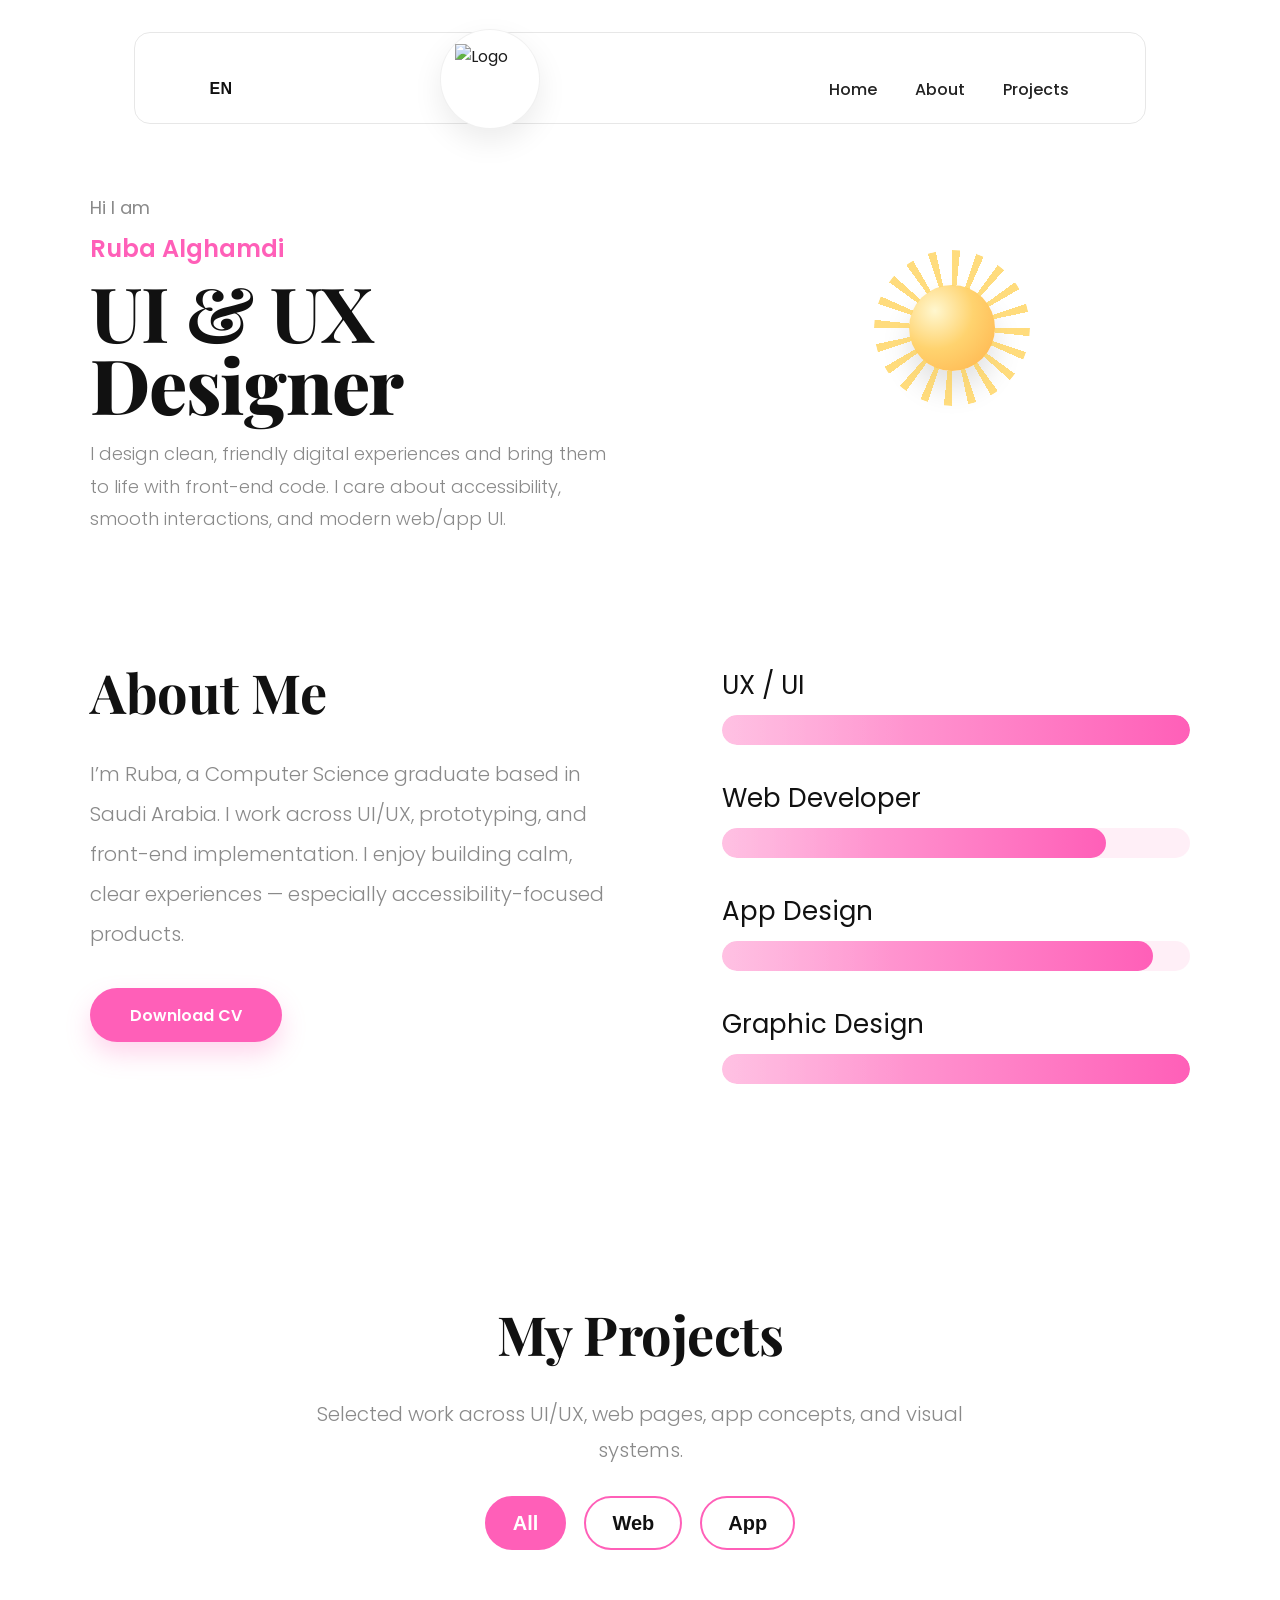
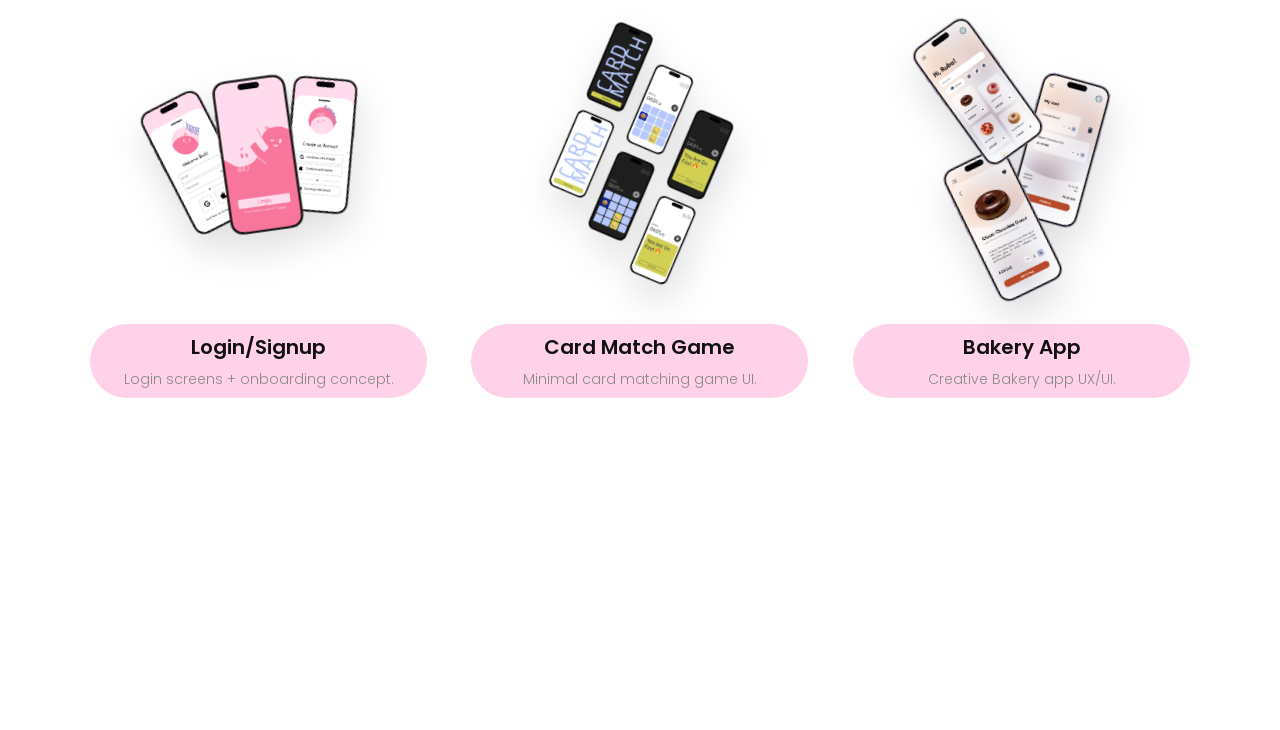
==== index.html @ 127edc7c "first commit" ====
<!doctype html>
<html lang="en">
<head>
  <meta charset="UTF-8" />
  <meta name="viewport" content="width=device-width, initial-scale=1.0" />
  <title>Ruba — UI & UX Designer</title>

  <!-- Fonts -->
  <link rel="preconnect" href="https://fonts.googleapis.com">
  <link rel="preconnect" href="https://fonts.gstatic.com" crossorigin>
  <link href="https://fonts.googleapis.com/css2?family=Playfair+Display:wght@600;700;800&family=Poppins:wght@300;400;500;600&display=swap" rel="stylesheet">

  <link rel="stylesheet" href="css/00-root.css" />
  <link rel="stylesheet" href="css/01-nav.css" />
  <link rel="stylesheet" href="css/02-hero.css" />
  <link rel="stylesheet" href="css/03-about.css" />
  <link rel="stylesheet" href="css/04-projects.css" />
  <link rel="stylesheet" href="css/06-footer.css" />
  <link rel="stylesheet" href="css/07-responsive.css" />
</head>

<body>
  <div class="page">

    <!-- NAV -->
    <header class="navWrap reveal" data-delay="1">
      <nav class="navPill" aria-label="Primary">
        <button class="langBtn" type="button">EN</button>

        <div class="logoBubble" aria-label="Logo">
          <img class="siteLogoImg" src="assets/logo.png" alt="Logo" />
        </div>

        <div class="navLinks" role="navigation">
          <a class="navLink" href="#home">Home</a>
          <a class="navLink" href="#about">About</a>
          <a class="navLink" href="#projects">Projects</a>
        </div>
      </nav>
    </header>

    <!-- HERO -->
    <main class="hero" id="home">
      <section class="heroText reveal" data-delay="1">
        <p class="smallHi">Hi I am</p>
        <p class="name">Ruba Alghamdi</p>

        <h1 class="title">
          UI &amp; UX<br />
          <span>Designer</span>
        </h1>

        <p class="desc">
          I design clean, friendly digital experiences and bring them to life with front-end code.
          I care about accessibility, smooth interactions, and modern web/app UI.
        </p>

        <!--<a class="cta" href="#projects">Hire Me</a>-->
      </section>

      <section class="heroArt reveal" data-delay="2">
        <div class="artCard">
          <div class="sunMoonWrap"
               id="themeToggle"
               role="switch"
               tabindex="0"
               aria-checked="false"
               aria-label="Toggle theme">

            <!-- stars layer -->
            <div class="stars" aria-hidden="true">
  <span></span><span></span><span></span><span></span><span></span>
  <span></span><span></span><span></span><span></span><span></span>
  <span></span><span></span>
</div>

            <!-- single sun/moon element -->
            <div class="sunMoon" aria-hidden="true">
              <div class="crescent" aria-hidden="true"></div>
            </div>

            <p class="toggleHint"></p>
          </div>
        </div>
      </section>
    </main>

    <!-- ABOUT -->
    <section class="about reveal" id="about">
      <div class="aboutGrid">

        <div class="aboutLeft reveal" data-delay="1">
          <h2 class="sectionTitle">About Me</h2>

          <p class="aboutText">
            I’m Ruba, a Computer Science graduate based in Saudi Arabia.
            I work across UI/UX, prototyping, and front-end implementation.
            I enjoy building calm, clear experiences — especially accessibility-focused products.
          </p>

          <a class="cta cvBtn" href="assets/RubaAlghamdiCV.pdf" download>Download CV</a>
        </div>

        <div class="aboutRight">
          <div class="skill reveal" data-delay="1">
            <p class="skillLabel">UX / UI</p>
            <div class="bar"><span class="fill" data-level="100"></span></div>
          </div>

          <div class="skill reveal" data-delay="2">
            <p class="skillLabel">Web Developer</p>
            <div class="bar"><span class="fill" data-level="82"></span></div>
          </div>

          <div class="skill reveal" data-delay="3">
            <p class="skillLabel">App Design</p>
            <div class="bar"><span class="fill" data-level="92"></span></div>
          </div>

          <div class="skill reveal" data-delay="4">
            <p class="skillLabel">Graphic Design</p>
            <div class="bar"><span class="fill" data-level="100"></span></div>
          </div>
        </div>

      </div>
    </section>

    <!-- PROJECTS -->
    <section class="projects" id="projects">
      <div class="projectsHead reveal">
        <h2 class="sectionTitle center">My Projects</h2>
        <p class="projectsSub">
          Selected work across UI/UX, web pages, app concepts, and visual systems.
        </p>

        <div class="filters" role="tablist" aria-label="Project Filters">
          <button class="pill isActive" data-filter="all" type="button">All</button>
          <button class="pill" data-filter="web" type="button">Web</button>
          <button class="pill" data-filter="app" type="button">App</button>
          <!--<button class="pill" data-filter="design" type="button">Design</button>-->
        </div>
      </div>

      <div class="projectsGrid">
        <article class="projectCard reveal" data-delay="1" data-cat="app">
          <div class="cardTop">
            <img class="projectImg" src="assets/p1.png" alt="Sarf Wallet screens" />
          </div>
          <div class="cardBar">
            <div class="cardInfo">
              <h3 class="cardTitle">Login/Signup</h3>
              <p class="cardDesc">Login screens + onboarding concept.</p>
            </div>
          </div>
        </article>

        <article class="projectCard reveal" data-delay="2" data-cat="app">
          <div class="cardTop">
            <img class="projectImg" src="assets/p2.png" alt="Book App screens" />
          </div>
          <div class="cardBar">
            <div class="cardInfo">
              <h3 class="cardTitle">Card Match Game</h3>
              <p class="cardDesc">Minimal card matching game UI.</p>
            </div>
          </div>
        </article>

        <article class="projectCard reveal" data-delay="3" data-cat="app">
          <div class="cardTop">
            <img class="projectImg" src="assets/p3.png" alt="Portfolio screens" />
          </div>
          <div class="cardBar">
            <div class="cardInfo">
              <h3 class="cardTitle">Bakery App</h3>
              <p class="cardDesc">Creative Bakery app UX/UI.</p>
            </div>
          </div>
        </article>
      </div>
    </section>

    <!-- FOOTER -->
    <footer class="siteFooter reveal">
      <div class="footerInner">
        <p class="footerLeft">Ruba Alghamdi</p>

        <div class="footerLogo" aria-label="Logo">
          <img class="footerLogoImg" src="assets/logo.png" alt="Logo" />
        </div>

        <div class="footerIcons">
          <a class="iconBtn" href="mailto:rub.gmd23@gmail.com" aria-label="Email">
            <svg viewBox="0 0 24 24" width="22" height="22" aria-hidden="true">
              <path fill="currentColor" d="M20 4H4a2 2 0 0 0-2 2v12a2 2 0 0 0 2 2h16a2 2 0 0 0 2-2V6a2 2 0 0 0-2-2zm0 4-8 5L4 8V6l8 5 8-5v2z"/>
            </svg>
          </a>

          <a class="iconBtn" href="https://www.linkedin.com/in/ruba-alghamdi-a92981314" aria-label="LinkedIn">
            <svg viewBox="0 0 24 24" width="22" height="22" aria-hidden="true">
              <path fill="currentColor" d="M4.98 3.5C4.98 4.88 3.87 6 2.5 6S0 4.88 0 3.5 1.11 1 2.48 1c1.38 0 2.5 1.12 2.5 2.5zM0.5 23.5h4V7.98h-4V23.5zM8 7.98h3.83v2.12h.05c.53-1 1.84-2.12 3.78-2.12 4.04 0 4.79 2.66 4.79 6.12v9.4h-4v-8.33c0-1.99-.04-4.56-2.78-4.56-2.78 0-3.2 2.17-3.2 4.42v8.47H8V7.98z"/>
            </svg>
          </a>

          <a class="iconBtn" href="https://github.com/ruba-gh" aria-label="GitHub">
            <svg viewBox="0 0 24 24" width="22" height="22" aria-hidden="true">
              <path fill="currentColor" d="M12 .5C5.73.5.75 5.64.75 12c0 5.12 3.29 9.47 7.86 11 .58.11.79-.26.79-.57v-2.2c-3.2.71-3.87-1.58-3.87-1.58-.53-1.37-1.29-1.73-1.29-1.73-1.05-.74.08-.73.08-.73 1.16.08 1.77 1.22 1.77 1.22 1.03 1.8 2.7 1.28 3.36.98.1-.77.4-1.28.73-1.58-2.55-.3-5.23-1.3-5.23-5.78 0-1.28.45-2.33 1.18-3.15-.12-.3-.51-1.53.11-3.18 0 0 .97-.32 3.18 1.2.92-.26 1.9-.39 2.88-.39.98 0 1.96.13 2.88.39 2.21-1.52 3.18-1.2 3.18-1.2.62 1.65.23 2.88.11 3.18.73.82 1.18 1.87 1.18 3.15 0 4.5-2.69 5.47-5.25 5.77.41.36.78 1.08.78 2.18v3.23c0 .32.21.69.79.57 4.57-1.53 7.86-5.88 7.86-11C23.25 5.64 18.27.5 12 .5z"/>
            </svg>
          </a>
        </div>
      </div>
    </footer>

    <div class="thinFooterLine reveal" data-delay="2"></div>

    <!-- Load page scripts -->
    <script src="script.js"></script>

  </div>
</body>
</html>
---- css/00-root.css ----
/* =========================
   TOKENS (ONE PLACE ONLY)
========================= */
:root{
  --bg:#ffffff;
  --text:#111111;
  --muted:#666666;

  --pink-1:#ffd2ea;
  --pink-2:#ff5fb8;

  --card:#ffffff;
  --border:#e7e7e7;

  --accent:#ff5fb72d;      /* your button pink */
  --transition-speed: 400ms;
}

body.dark{
  --bg:#12040b;
  --text:#f7f2f5;
  --muted:#d3b8c6;

  --pink-1:#2b0f1d;
  --pink-2:#ffd2ea;

  --card: rgba(255,255,255,.06);
  --border: rgba(255,255,255,.14);
}

/* The button itself */
.iconBtn{
  background: var(--iconBtn-bg);
  color: var(--iconBtn-fg);

  border: 0;
  display: grid;
  place-items: center;

  width: 44px;
  height: 44px;
  border-radius: 14px;
}

/* IMPORTANT: make SVG follow the button color */
.iconBtn svg{
  width: 20px;
  height: 20px;
  fill: currentColor;
  stroke: currentColor;
}


/* Hover */
.iconBtn:hover{
  background: var(--iconBtn-bg-hover);
  color: var(--iconBtn-fg-hover);
}

*{ box-sizing:border-box; }
html,body{ height:100%; }
body{
  margin:0;
  background:var(--bg);
  color:var(--text);
  font-family:Poppins, system-ui, -apple-system, "Segoe UI", Roboto, Arial, sans-serif;
}

.page{
  width:min(1100px, 92%);
  margin:0 auto;
  padding:24px 0 60px;
}

section{ scroll-margin-top: 110px; }
:root{
  --bg:#ffffff;
  --text:#111111;
  --muted:#8a8a8a;

  --pink-1:#ffd2ea;
  --pink-2:#ff5fb8;

  --card: #ffffff;
  --border: #e7e7e7;
}

/* Dark mode overrides */
body.dark{
  /* very dark pink / plum base */
  --bg:#12040b;
  --text:#f7f2f5;
  --muted:#d3b8c6;

  /* your brand pinks, tuned for dark */
  --pink-1:#2b0f1d;    /* deep rose background */
  --pink-2:#ff5fb8;

  --card: rgba(255,255,255,.06);
  --border: rgba(255,255,255,.14);

  /* NEW: shared “ink” for buttons/icons */
  --ink: rgba(255,255,255,.82);
  --ink-weak: rgba(255,255,255,.12);
}
/* =========================
   REVEAL (float-in on scroll)
========================= */
.reveal{
  opacity: 0;
  transform: translateY(18px);
  filter: blur(6px);
  transition:
    opacity 700ms cubic-bezier(.2,.9,.2,1),
    transform 700ms cubic-bezier(.2,.9,.2,1),
    filter 700ms cubic-bezier(.2,.9,.2,1);
  will-change: opacity, transform, filter;
}

.reveal.visible{
  opacity: 1;
  transform: translateY(0);
  filter: blur(0);
}

/* Stagger helpers (optional) */
.reveal[data-delay="1"]{ transition-delay: 80ms; }
.reveal[data-delay="2"]{ transition-delay: 160ms; }
.reveal[data-delay="3"]{ transition-delay: 240ms; }
.reveal[data-delay="4"]{ transition-delay: 320ms; }

/* =========================
   SKILL BAR ANIMATION
========================= */
.bar .fill{
  width: 0;                 /* start empty */
  transition: width 900ms cubic-bezier(.2,.9,.2,1);
}

/* a tiny shine when it fills (optional) */
.bar .fill::after{
  content:"";
  display:block;
  height:100%;
  width:100%;
  background: linear-gradient(90deg, transparent, rgba(255,255,255,.35), transparent);
  transform: translateX(-60%);
  opacity: .55;
}

/* animate the shine only when filling */
.skillBarsOn .bar .fill::after{
  animation: barShine 900ms ease 200ms 1;
}

@keyframes barShine{
  from{ transform: translateX(-60%); }
  to{ transform: translateX(60%); }
}

/* Respect reduced motion */
@media (prefers-reduced-motion: reduce){
  .reveal{ transition: none; filter:none; transform:none; opacity:1; }
  .bar .fill{ transition: none; width: auto; }
}
---- css/01-nav.css ----
/* NAV */
.navWrap{
  padding-top: 0px;
  position: sticky;
  top: 28px; /* move the sticky pill down a bit */
  margin: 8px auto; /* vertical spacing and center horizontally */
  z-index: 50;
  backdrop-filter: blur(10px);
  border-radius: 16px;
  /* add a subtle stroke around the nav container */
  border: 1px solid var(--border);
  background: transparent;
  padding: 6px 0; /* allow some breathing room for the inner content */
  width: min(1100px, 92%);
}

.navPill{
  /* pill styling cancelled: keep layout but make it flat/transparent */
  position: relative;
  height: 78px;
  background: transparent;
  border: 0;
  border-radius: 0;
  width: min(1100px, 92%);
  margin: 0 auto;

  display: grid;
  grid-template-columns: 120px 1fr 420px;
  align-items: center;

  padding: 0 22px;
  box-shadow: none;
}

body.dark .navPill{
  /* keep dark mode flat as well */
  background: transparent;
  border: 0;
  box-shadow: none;
}

.langBtn{
  justify-self: start;
  border: 0;
  background: transparent;
  font-weight: 600;
  letter-spacing: .5px;
  font-size: 16px;
  color: var(--text);
  cursor: pointer;
  padding: 10px 12px;
  border-radius: 999px;
}

.langBtn:hover{
  background: color-mix(in srgb, var(--pink-2) 10%, transparent);
}

.logoBubble{
  /* larger bubble in the center grid column so right-hand links sit to its right */
  position: relative;
  justify-self: center;
  width: 100px;
  height: 100px;
  border-radius: 999px;
  background: #fff;
  display: grid;
  place-items: center;
  box-shadow: 0 12px 30px rgba(0,0,0,.08);
  border: 1px solid rgba(0,0,0,.06);
  align-self: center; /* vertically center the bubble inside the pill */
  transform: translateY(-10px); /* lift the bubble up a bit */
  z-index: 3; /* sit above the pill */
  transition: transform .18s ease;
}

body.dark .logoBubble{
  /* make the bubble solid in dark mode (not see-through) */
  background: #ffd2ea92;
  border-color: rgba(0,0,0,.06);
}

.siteLogoImg{
  width: 70px;
  height: 70px;
  object-fit: contain;
  display: block;
  opacity: .95;
}

.navLinks{
  justify-self: end;
  display: flex;
  align-items: center;
  gap: 18px;
  padding-right: 4px;
}

.navLink{
  position: relative;
  text-decoration: none;
  color: var(--text);
  font-weight: 500;
  font-size: 16px;
  padding: 10px 10px;
  border-radius: 999px;
  opacity: .92;
}

.navLink:hover{
  background: color-mix(in srgb, var(--pink-2) 10%, transparent);
}

.navLink::after{
  content:"";
  position:absolute;
  left: 12px;
  right: 12px;
  bottom: 6px;
  height: 2px;
  border-radius: 999px;
  background: var(--pink-2);
  transform: scaleX(0);
  transform-origin: center;
  transition: transform .18s ease;
}

.navLink:hover::after{
  transform: scaleX(1);
}

@media (max-width: 900px){
  .navPill{
    grid-template-columns: 92px 1fr 1fr;
    height: 74px;
  }
  .navLinks{
    gap: 10px;
  }
  .navLink{
    font-size: 14px;
    padding: 10px 8px;
  }
}

@media (max-width: 650px){
  .navLinks{ display:none; }
  .navPill{ grid-template-columns: 120px 1fr; }
}
---- css/02-hero.css ----
/* HERO */
.hero{
  margin-top:70px;
  display:grid;
  grid-template-columns: 1.1fr .9fr;
  gap:40px;
  align-items: center;
}

/* small hero text */
.smallHi{ margin:0 0 10px; color: var(--muted); font-weight:400; font-size:18px; }
.name{ margin:0 0 10px; font-weight:600; font-size:24px; color:var(--pink-2); }
.title{ margin:0 0 18px; font-family:"Playfair Display", serif; font-size:76px; line-height:0.95; letter-spacing:-1px; }
.title span{ font-weight:800; }
.desc{ margin:0 0 30px; color:var(--muted); font-weight:300; font-size:18px; line-height:1.8; max-width:520px; }
.cta{ display:inline-flex; align-items:center; justify-content:center; height:54px; padding:0 34px; border-radius:999px; background:var(--pink-2); color:#fff; text-decoration:none; font-weight:600; box-shadow:0 12px 24px rgba(255,95,184,.25); transition:transform .15s ease, filter .15s ease; }
.cta:hover{ transform:translateY(-2px); filter:brightness(.98); }

.heroArt{ display:flex; justify-content:center; }
.artCard{ position:relative; width:min(430px, 100%); }


/* =========================
   SUN / MOON + RAYS
========================= */

/* single sun/moon element */
.sunMoon{
  width: 86px;
  height: 86px;
  border-radius: 50%;
  position: relative;
  display: grid;
  place-items: center;

  /* VERY IMPORTANT */
  isolation: isolate;   /* keeps rays behind the sun only */
  z-index: 2;

  background: radial-gradient(circle at 30% 30%,
    #fff7cf 0%,
    #ffd36f 45%,
    #ffb14a 100%
  );

  box-shadow: 0 18px 30px rgba(0,0,0,.12);

  transition:
    background .48s cubic-bezier(.2,.9,.2,1),
    box-shadow .48s cubic-bezier(.2,.9,.2,1),
    transform .48s cubic-bezier(.2,.9,.2,1);

  will-change: transform, background, box-shadow;
}

/* =========================
   SUN RAYS (UNDER SUN)
========================= */


.sunMoon::before{
  content:"";
  position:absolute;
  inset:-35px; /* slightly larger */

  border-radius:50%;

  background:
    repeating-conic-gradient(
      from 0deg,
      rgba(255, 205, 70, .7) 0deg 6deg,
      transparent 6deg 18deg
    );

  animation: spinRays 40s linear infinite;

  z-index:-1;
  opacity:1;

  /* ✨ THIS IS THE IMPORTANT PART ✨ */
  -webkit-mask: radial-gradient(circle, transparent 42px, black 43px);
  mask: radial-gradient(circle, transparent 42px, black 43px);
}


/* Hide rays in dark mode */
body.dark .sunMoon::before{
  opacity: 0;
}

/* rotation animation */
@keyframes spinRays{
  from{ transform: rotate(0deg); }
  to{ transform: rotate(360deg); }
}


/* =========================
   DARK / MOON STATE
========================= */

body.dark .sunMoon{
  background: radial-gradient(circle at 35% 30%,
    rgba(255,255,255,.95) 0%,
    rgba(225,232,255,.92) 55%,
    rgba(210,220,255,.88) 100%
  );

  box-shadow: 0 20px 34px rgba(0,0,0,.35);

  transform: scale(.96) rotate(-6deg);
}

/* crescent cutout */
.crescent{
  position: absolute;
  inset: 0;
  border-radius: 50%;
  background: transparent;
  /* smoother morph for the crescent
     - transform moves the cutout horizontally
     - opacity cross-fades the crescent
  */
  transition: transform .42s cubic-bezier(.2,.9,.2,1), opacity .32s ease;
  opacity: 0;
  will-change: transform, opacity;
}

/* show crescent by overlaying a “cutout” using bg color */
body.dark .crescent{
  opacity: 1;
  transform: translateX(14px) scale(.98);
  background: var(--bg);
}

/* stars */
.stars{ position: absolute; inset: 0; opacity: 0; transition: opacity .45s cubic-bezier(.2,.9,.2,1); }
body.dark .stars{ opacity: 1; }

.stars span{ position: absolute; width: 6px; height: 6px; border-radius: 999px; background: rgba(255,255,255,.75); filter: blur(.2px); opacity: .85; }
.stars span:nth-child(1){ left: 26%; top: 24%; transform: scale(.7); }
.stars span:nth-child(2){ left: 40%; top: 60%; transform: scale(.55); }
.stars span:nth-child(3){ left: 58%; top: 28%; transform: scale(.9); }
.stars span:nth-child(4){ left: 72%; top: 54%; transform: scale(.6); }
.stars span:nth-child(5){ left: 84%; top: 32%; transform: scale(.45); }
.deskLampSvg{
  width: min(380px, 100%);
  height: auto;
  display: block;
}

.dlShadow{
  fill: rgba(0,0,0,.08);
}

.dlBase{
  fill: color-mix(in srgb, var(--pink-1) 70%, white);
  stroke: rgba(0,0,0,.10);
  stroke-width: 2;
}

.dlStem{
  fill: color-mix(in srgb, var(--pink-1) 55%, white);
  stroke: rgba(0,0,0,.10);
  stroke-width: 2;
}

.dlArm{
  fill: none;
  stroke: rgba(0,0,0,.22);
  stroke-width: 10;
  stroke-linecap: round;
  opacity: .9;
}

.dlHead{
  fill: color-mix(in srgb, var(--pink-2) 22%, white);
  stroke: rgba(0,0,0,.12);
  stroke-width: 2;
}

.dlHeadLip{
  fill: none;
  stroke: rgba(0,0,0,.14);
  stroke-width: 3;
  stroke-linecap: round;
  opacity: .9;
}

.dlBulb{
  fill: #fff;
  opacity: .9;
}

.dlBeam{
  fill: rgba(255, 95, 184, .18);
  opacity: 0; /* off by default */
  transition: opacity .2s ease;
}

/* show beam when dark mode is ON */
body.dark .dlBeam{
  opacity: 1;
}

/* string */
.dlStringTop{
  stroke: rgba(0,0,0,.25);
  stroke-width: 3;
  stroke-linecap: round;
}
body.dark .dlStringTop{
  stroke: rgba(255,255,255,.28);
}

/* draggable knob */
.dlKnob{
  position: absolute;
  /* align with SVG string x ~ 342/420 of width */
  left: calc(342 / 420 * 100%);
  top: 150px;

  width: 18px;
  height: 18px;
  border-radius: 999px;

  background: var(--pink-2);
  box-shadow: 0 10px 18px rgba(0,0,0,.12);
  transform: translate(-50%, 0);
  cursor: grab;
  touch-action: none; /* important for mobile drag */
}

.dlKnob:active{
  cursor: grabbing;
}

/* hint */
.dlHint{
  position: absolute;
  bottom: 14px;
  margin: 0;
  font-weight: 500;
  color: var(--muted);
  font-size: 14px;
}
.deskLamp{
  position: relative;
  width: 100%;
  height: 280px;
  border-radius: 24px;
  display: grid;
  place-items: center;
  user-select: none;
  outline: none;
}

.deskLamp:focus-visible{
  box-shadow: 0 0 0 4px color-mix(in srgb, var(--pink-2) 35%, transparent);
  border-radius: 24px;
}

.deskLampSvg{
  width: min(380px, 100%);
  height: auto;
  display: block;
}

/* a bit more contrast so it doesn't look “washed out” */
.dlShadow{ fill: rgba(0,0,0,.07); }

.dlBase{
  fill: color-mix(in srgb, var(--pink-1) 75%, white);
  stroke: rgba(0,0,0,.14);
  stroke-width: 2;
}

.dlStem{
  fill: color-mix(in srgb, var(--pink-1) 60%, white);
  stroke: rgba(0,0,0,.14);
  stroke-width: 2;
}

.dlArm{
  fill: none;
  stroke: rgba(0,0,0,.25);
  stroke-width: 10;
  stroke-linecap: round;
}

.dlHead{
  fill: color-mix(in srgb, var(--pink-2) 18%, white);
  stroke: rgba(0,0,0,.16);
  stroke-width: 2;
}

.dlHeadLip{
  fill: none;
  stroke: rgba(0,0,0,.18);
  stroke-width: 3;
  stroke-linecap: round;
}

.dlBulb{ fill: #fff; opacity: .92; }

/* beam */
.dlBeam{
  fill: rgba(255, 95, 184, .18);
  opacity: 0;
  transition: opacity .2s ease;
}
body.dark .dlBeam{ opacity: 1; }

/* string + knob */
.dlString{
  stroke: rgba(0,0,0,.28);
  stroke-width: 3;
  stroke-linecap: round;
}
body.dark .dlString{
  stroke: rgba(255,255,255,.28);
}

.dlKnob{
  fill: var(--pink-2);
  filter: drop-shadow(0 10px 14px rgba(0,0,0,.12));
  cursor: grab;
  touch-action: none;
}
.dlKnob:active{ cursor: grabbing; }

.dlHint{
  position: absolute;
  bottom: 14px;
  margin: 0;
  font-weight: 500;
  color: var(--muted);
  font-size: 14px;
}
/* ===== Blob Toggle ===== */
.blobToggle{
  width: 100%;
  height: 280px;
  border-radius: 24px;
  display: grid;
  place-items: center;
  outline: none;
  user-select: none;
}

.blobToggle:focus-visible{
  box-shadow: 0 0 0 4px color-mix(in srgb, var(--pink-2) 35%, transparent);
  border-radius: 24px;
}
.blobTrack{
  position: relative;
  width: min(380px, 100%);
  height: 240px;

  /* remove the “frame” feeling */
  background: transparent;
  border: 0;

  /* IMPORTANT: don’t clip the blob */
  overflow: visible;
}

/* OPTIONAL: add a super subtle “glass” surface instead of a harsh frame */
.blobTrack::before{
  content:"";
  position:absolute;
  inset: 18px;
  border-radius: 28px;
  background: color-mix(in srgb, var(--pink-1) 35%, white);
  border: 1px solid color-mix(in srgb, var(--border) 70%, transparent);
  box-shadow: 0 18px 40px rgba(0,0,0,.06);
}

body.dark .blobTrack::before{
  background: rgba(255,255,255,.06);
  border-color: rgba(255,255,255,.14);
  box-shadow: 0 22px 50px rgba(0,0,0,.35);
}
.blob{
  position: absolute;
  left: 50%;
  top: 70px;                 /* new default */
  width: 92px;
  height: 92px;
  border-radius: 40% 60% 55% 45% / 55% 45% 55% 45%;
  transform: translate(-50%, -50%);
  background: radial-gradient(circle at 30% 30%,
    #fff 0%,
    color-mix(in srgb, var(--pink-2) 85%, white) 45%,
    var(--pink-2) 100%);
  box-shadow: 0 18px 32px rgba(0,0,0,.10);
  cursor: grab;
  touch-action: none;
  z-index: 2;                /* above the glass */
}

.blobShadow{
  position: absolute;
  left: 50%;
  top: 170px;
  width: 120px;
  height: 26px;
  border-radius: 999px;
  transform: translate(-50%, -50%);
  background: rgba(0,0,0,.08);
  filter: blur(2px);
  opacity: .45;
  pointer-events: none;
  z-index: 1;               /* above the glass but under blob */
}

.blob:active{ cursor: grabbing; }

/* Dark mode blob glow */
body.dark .blob{
  filter: drop-shadow(0 18px 24px rgba(255,95,184,.25));
}

.blobHint, .blobLabels{
  position: absolute;
  left: 0;
  right: 0;
  z-index: 3;
}
/* Hint text */
.blobHint{
  position: absolute;
  bottom: 16px;
  left: 0;
  right: 0;
  text-align: center;
  font-weight: 500;
  color: var(--muted);
  font-size: 14px;
}

/* Labels */
.blobLabels{
  position: absolute;
  left: 16px;
  right: 16px;
  top: 14px;
  display: flex;
  justify-content: space-between;
  font-size: 12px;
  color: color-mix(in srgb, var(--muted) 85%, transparent);
}

/* A subtle “liquid fill” that appears in dark mode */
.blobTrack::after{
  content:"";
  position:absolute;
  inset:-40% -20% auto -20%;
  height: 160px;
  border-radius: 999px;
  background: rgba(255,95,184,.14);
  transform: translateY(140px);
  opacity: 0;
  transition: opacity .25s ease;
  pointer-events:none;
}

body.dark .blobTrack::after{
  opacity: 1;
}
/* ===== Sun / Moon Toggle ===== */
.sunMoonWrap{
  width: 100%;
  height: 280px;
  display: grid;
  place-items: center;
  outline: none;
  user-select: none;
  /* Ensure the toggle sits above nearby art/card elements */
  position: relative;
  z-index: 6;
}

.sunMoonWrap:focus-visible{
  box-shadow: 0 0 0 4px color-mix(in srgb, var(--pink-2) 35%, transparent);
  border-radius: 24px;
}

/* Debug helper: add `.debug-outline` to `.sunMoonWrap` in the inspector to show its bounds */
.sunMoonWrap.debug-outline{ outline: 3px solid rgba(255,0,0,.6); }

.sunMoonTrack{
  position: relative;
  width: min(360px, 100%);
  height: 86px;
  border-radius: 999px;
  border: 1px solid var(--border);
  background: linear-gradient(180deg,
    color-mix(in srgb, var(--pink-1) 45%, white),
    color-mix(in srgb, var(--pink-1) 18%, white)
  );
  box-shadow: 0 18px 40px rgba(0,0,0,.08);
  overflow: hidden;
  /* Make sure the knob (absolute inside) is rendered above other content */
  z-index: 2;
}

/* dark track */
body.dark .sunMoonTrack{
  border-color: rgba(255,255,255,.14);
  background: linear-gradient(180deg, rgba(255,255,255,.08), rgba(255,255,255,.04));
  box-shadow: 0 22px 50px rgba(0,0,0,.45);
}

/* stars */
.stars{
  position: absolute;
  inset: 0;
  opacity: 0;
  transition: opacity .35s ease;
}
body.dark .stars{ opacity: 1; }

.stars span{
  position: absolute;
  width: 6px; height: 6px;
  border-radius: 999px;
  background: rgba(255,255,255,.75);
  filter: blur(.2px);
  opacity: .85;
}

.stars span:nth-child(1){ left: 26%; top: 24%; transform: scale(.7); }
.stars span:nth-child(2){ left: 40%; top: 60%; transform: scale(.55); }
.stars span:nth-child(3){ left: 58%; top: 28%; transform: scale(.9); }
.stars span:nth-child(4){ left: 72%; top: 54%; transform: scale(.6); }
.stars span:nth-child(5){ left: 84%; top: 32%; transform: scale(.45); }

/* toggle hint spacing */
.toggleHint{ margin: 14px 0 0; font-weight: 500; color: var(--muted); font-size: 14px; }
---- css/03-about.css ----
/* ABOUT SECTION */
.about{ padding: 90px 0; }

.aboutGrid{
  display:grid;
  grid-template-columns: 1.1fr .9fr;
  gap: 60px;
  align-items: start;
}

.sectionTitle{
  font-family: "Playfair Display", serif;
  font-size: 54px;
  margin: 0 0 26px;
  letter-spacing:-0.5px;
}

.sectionTitle.center{ text-align:center; }

.aboutText{
  color: var(--muted);
  font-weight: 300;
  font-size: 20px;
  line-height: 2;
  max-width: 520px;
  margin: 0 0 34px;
}

.cvBtn{ padding: 0 40px; }

/* Skills */
.aboutRight{ padding-top: 10px; }

.skill{ margin-bottom: 34px; }

.skillLabel{
  margin: 0 0 10px;
  font-size: 26px;
  font-weight: 400;
  color: var(--text);
  /* background: color-mix(in srgb, var(--pink-1) 70%, white); */
}

.bar{
  height: 30px;
  border-radius: 999px;
  background: color-mix(in srgb, #ffe0f0 50%, transparent);
  position: relative;
  overflow: hidden;
}

.bar.outline{
  background: transparent;
  border: 2px solid var(--pink-2);
}

.fill{
  position:absolute;
  left:0; top:0; bottom:0;
  border-radius: 999px;
  background: linear-gradient(90deg, #ffb6de, var(--pink-2));
}
---- css/04-projects.css ----
/* PROJECTS */
.projects{ padding: 90px 0 120px; }

.projectsHead{ text-align:center; }

.projectsSub{
  margin: 16px auto 28px;
  max-width: 720px;
  color: var(--muted);
  font-weight:300;
  font-size: 20px;
  line-height: 1.8;
}

/* Filter pills */
.filters{
  display:flex;
  justify-content:center;
  gap:18px;
  flex-wrap:wrap;
  margin-bottom: 46px;
}

.pill{
  height:54px;
  padding: 0 26px;
  border-radius:999px;
  background: transparent;
  border: 2px solid var(--pink-2);
  color: var(--text); 
  font-size: 20px;
  font-weight:600;
  cursor:pointer;
  transition: transform .15s ease, background .15s ease, color .15s ease;
}

.pill:hover{ transform: translateY(-2px); }

.pill.isActive{
  background: var(--pink-2);
  color:#fff;
}

/* Grid */
.projectsGrid{
  display:grid;
  grid-template-columns: repeat(3, minmax(0, 1fr));
  gap: 44px;
  align-items: start;
}

/* Cards */
.projectCard{
  border-radius: 22px;
  overflow: visible;
}

.cardTop{
  display:flex;
  justify-content:center;
  align-items:flex-end;
  min-height: 220px;
  padding: 10px 8px 0;
}

.projectImg{
  width: min(240px, 90%);
  height: auto;
  display:block;
  transform: rotate(-8deg);
  filter: drop-shadow(0 18px 18px rgba(0,0,0,.12));
}

.cardBar{
  margin-top: 18px;
  height: 74px;
  border-radius: 999px;
  background: var(--pink-1);
  display: flex;
  align-items: center;
  justify-content: center;
  padding: 0 18px; /* allow text to wrap comfortably on narrow cards */
}

.cardInfo{
  margin: 0;
  text-align: center;
  color: var(--text);
}

.cardTitle{
  margin: 0 0 6px;
  font-size: 20px;
  font-weight: 600;
}

.cardDesc{
  margin: 0;
  color: var(--muted);
  font-weight:300;
  font-size: 14px;
  line-height: 1.6;
}

/* Responsive adjustments */
@media (max-width: 900px) {
  .projectsGrid{
    grid-template-columns: repeat(2, minmax(0, 1fr));
    gap: 32px;
  }
  .cardBar{
    height: 68px;
    padding: 0 16px;
  }
  .cardTitle{ font-size: 18px; }
  .cardDesc{ font-size: 13px; }
  .projectImg{ width: min(220px, 90%); }
}

@media (max-width: 480px) {
  .projectsGrid{
    grid-template-columns: 1fr;
    gap: 24px;
  }
  .cardBar{
    height: 64px;
    padding: 0 14px;
  }
  .cardTitle{ font-size: 16px; }
  .cardDesc{ font-size: 12px; }
  .projectImg{ width: min(200px, 90%); }
}
---- css/06-footer.css ----
/* FOOTER (ONLY THE BOTTOM BAR) */
.siteFooter{
  /* match nav container sizing and centering */
  margin: 40px auto 0; /* vertical spacing then center */
  width: min(1100px, 92%);
  border-top: 0; /* remove the flat bar look */
  position: relative; /* allow absolute positioning of icons relative to footer */
  border: 1px solid var(--border);
  border-radius: 16px;
  padding: 6px 0; /* same breathing room as .navWrap */
  display: block;
}
.footerInner{
  /* cancel the pill appearance: keep layout but make flat */
  position: relative;
  height: 78px;
  background: transparent;
  border: 0;
  border-radius: 0;
  width: 100%; /* fill the outer .siteFooter width */
  margin: 0;
  display: grid;
  grid-template-columns: 1fr auto 1fr;
  align-items: center;
  gap: 18px;
  padding: 0 22px; /* match .navPill horizontal padding */
  box-shadow: none;
  overflow: visible; /* allow the centered logo to overlap */
}

.footerLeft{
  margin:0;
  color: var(--muted);
  font-weight:500;
  font-size: 16px;
  justify-self:start;
  opacity: .92;
}

.footerLogo{
  /* show only the logo image centered above the pill (no circular bubble) */
  position: relative;
  justify-self: center;
  width: auto;
  height: auto;
  display: grid;
  place-items: center;
  z-index: 2;
  margin-top: -6px; /* let the smaller image sit slightly above the pill */
}

body.dark .footerInner{
  /* keep flat in dark mode too */
  background: transparent;
  border: 0;
  box-shadow: none;
}

body.dark .footerLogo{
  /* ensure footer wrapper has no visible background in dark mode */
  background: transparent;
  border-color: transparent;
}

.footerLogoImg{
  width: 48px;
  height: 48px;
  object-fit: contain;
  display: block;
  opacity: .95;
}

.footerIcons{
  /* align icons to the right like nav links; they sit in the right grid column */
  justify-self: end;
  display: flex;
  align-items: center;
  gap: 18px;
  padding-right: 4px;
  z-index: 3; /* sit above the pill decorative elements */
}

/* ensure text and icons sit below the bubble visually */
.footerLeft,
.footerIcons{
  z-index: 1;
}

/* =========================
   FOOTER ICON BUTTONS
========================= */
.footerIcons .iconBtn{
  width:54px;
  height:54px;
  border-radius:999px;
  background: var(--accent);
  color:#fff;

  display:grid;
  place-items:center;
  text-decoration:none;

  border: 0;
  transition: transform .15s ease, filter .15s ease;
}

/* Make SVG follow text color */
.footerIcons .iconBtn svg{
  width:22px;
  height:22px;
  fill: currentColor;
}

/* Hover */
.footerIcons .iconBtn:hover{
  transform: translateY(-2px);
  filter: brightness(.95);
}

/* IMPORTANT: Do NOT override in dark mode */
body.dark .footerIcons .iconBtn{
  background: var(--accent);
  color:#fff;
  border: 0;
}

@media (max-width: 900px){
  .footerInner{
    grid-template-columns: 1fr;
    text-align: center;
  }
  .footerLeft{ justify-self: center; }
  .footerIcons{ justify-self: center; margin-right: 0; }
}

@media (max-width: 480px){
  /* lift the centered bubble a bit so it doesn't collide with icon buttons on narrow screens */
  .footerLogo{
    top: 38%;
    transform: translate(-50%, -60%);
    width: 80px;
    height: 80px;
  }
  .footerLogoImg{ width:52px; height:52px; }
  .footerIcons{ gap: 12px; }
}

 .thinFooterLine{
  margin-top: 18px;
  border-top: 2px solid var(--border);
}
---- css/07-responsive.css ----
/* Responsive */
@media (max-width: 1000px){
  .projectsGrid{
    grid-template-columns: repeat(2, minmax(0, 1fr));
  }
}

@media (max-width: 900px){
  .hero{
    grid-template-columns:1fr;
    margin-top:40px;
  }
  .title{ font-size:58px; }
  .heroArt{ justify-content:flex-start; }

  .aboutGrid{
    grid-template-columns: 1fr;
    gap: 40px;
  }
  .sectionTitle{ font-size: 44px; }
  .skillLabel{ font-size: 22px; }
  .bar{ height: 26px; }

  .finalGrid{
    grid-template-columns: 1fr;
    gap: 40px;
  }
  .finalRight{
    align-items:flex-start;
  }
  .finalTitle{ font-size: 48px; }
}

@media (max-width: 650px){
  .projectsGrid{ grid-template-columns: 1fr; }
  .projectImg{ transform: rotate(-4deg); }
  .row2{ grid-template-columns: 1fr; }
}

/* Contact styles removed (contact section deleted from HTML) */
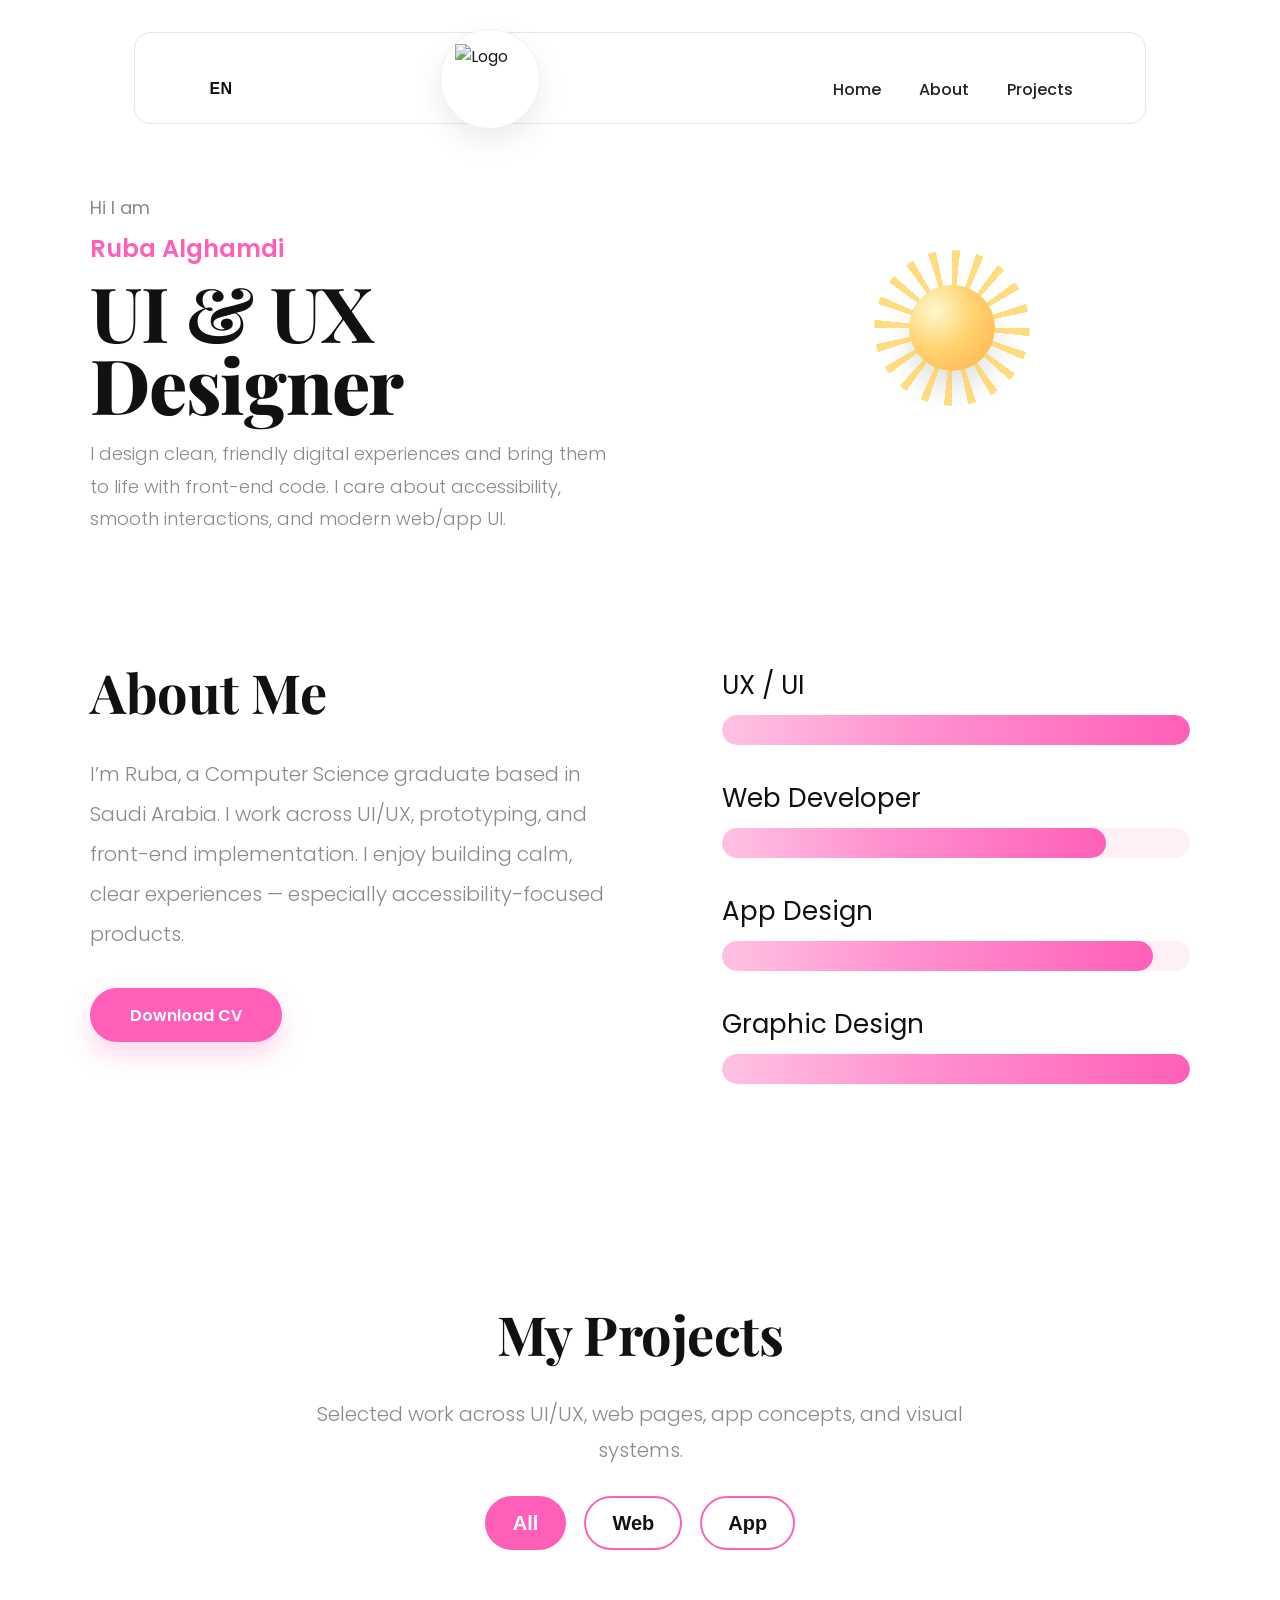
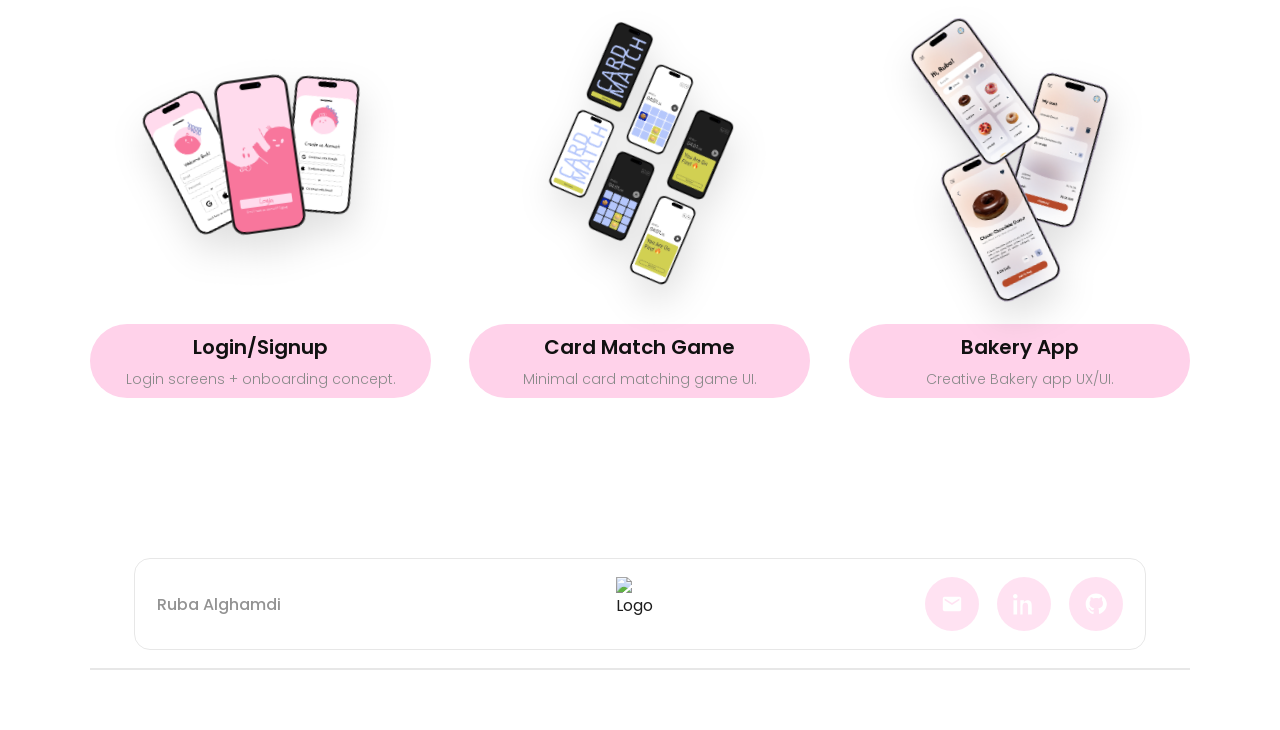
==== commit eb3e86ff: "update responsiveness and tidy code" ====
--- a/index.html
+++ b/index.html
@@ -67,14 +67,12 @@
                aria-checked="false"
                aria-label="Toggle theme">
 
-            <!-- stars layer -->
             <div class="stars" aria-hidden="true">
-  <span></span><span></span><span></span><span></span><span></span>
-  <span></span><span></span><span></span><span></span><span></span>
-  <span></span><span></span>
-</div>
-
-            <!-- single sun/moon element -->
+              <span></span><span></span><span></span><span></span><span></span>
+              <span></span><span></span><span></span><span></span><span></span>
+              <span></span><span></span>
+            </div>
+
             <div class="sunMoon" aria-hidden="true">
               <div class="crescent" aria-hidden="true"></div>
             </div>
@@ -138,7 +136,6 @@
           <button class="pill isActive" data-filter="all" type="button">All</button>
           <button class="pill" data-filter="web" type="button">Web</button>
           <button class="pill" data-filter="app" type="button">App</button>
-          <!--<button class="pill" data-filter="design" type="button">Design</button>-->
         </div>
       </div>
 
@@ -192,6 +189,7 @@
 
         <div class="footerIcons">
           <a class="iconBtn" href="mailto:rub.gmd23@gmail.com" aria-label="Email">
+            <!-- email icon -->
             <svg viewBox="0 0 24 24" width="22" height="22" aria-hidden="true">
               <path fill="currentColor" d="M20 4H4a2 2 0 0 0-2 2v12a2 2 0 0 0 2 2h16a2 2 0 0 0 2-2V6a2 2 0 0 0-2-2zm0 4-8 5L4 8V6l8 5 8-5v2z"/>
             </svg>
@@ -214,9 +212,7 @@
 
     <div class="thinFooterLine reveal" data-delay="2"></div>
 
-    <!-- Load page scripts -->
     <script src="script.js"></script>
-
   </div>
 </body>
 </html>
--- a/css/00-root.css
+++ b/css/00-root.css
@@ -1,10 +1,10 @@
 /* =========================
-   TOKENS (ONE PLACE ONLY)
+   TOKENS
 ========================= */
 :root{
   --bg:#ffffff;
   --text:#111111;
-  --muted:#666666;
+  --muted:#8a8a8a;
 
   --pink-1:#ffd2ea;
   --pink-2:#ff5fb8;
@@ -12,8 +12,10 @@
   --card:#ffffff;
   --border:#e7e7e7;
 
-  --accent:#ff5fb72d;      /* your button pink */
-  --transition-speed: 400ms;
+  /* footer icons */
+  --icon-bg: color-mix(in srgb, var(--pink-2) 18%, transparent);
+
+  --transition-speed: 420ms;
 }
 
 body.dark{
@@ -22,43 +24,20 @@
   --muted:#d3b8c6;
 
   --pink-1:#2b0f1d;
-  --pink-2:#ffd2ea;
+  --pink-2:#ff5fb8;
 
   --card: rgba(255,255,255,.06);
   --border: rgba(255,255,255,.14);
+
+  --icon-bg: color-mix(in srgb, var(--pink-2) 22%, rgba(255,255,255,.06));
 }
 
-/* The button itself */
-.iconBtn{
-  background: var(--iconBtn-bg);
-  color: var(--iconBtn-fg);
-
-  border: 0;
-  display: grid;
-  place-items: center;
-
-  width: 44px;
-  height: 44px;
-  border-radius: 14px;
-}
-
-/* IMPORTANT: make SVG follow the button color */
-.iconBtn svg{
-  width: 20px;
-  height: 20px;
-  fill: currentColor;
-  stroke: currentColor;
-}
-
-
-/* Hover */
-.iconBtn:hover{
-  background: var(--iconBtn-bg-hover);
-  color: var(--iconBtn-fg-hover);
-}
-
+/* =========================
+   BASE
+========================= */
 *{ box-sizing:border-box; }
 html,body{ height:100%; }
+
 body{
   margin:0;
   background:var(--bg);
@@ -67,44 +46,46 @@
 }
 
 .page{
-  width:min(1100px, 92%);
-  margin:0 auto;
-  padding:24px 0 60px;
+  width: min(1100px, 92%);
+  margin: 0 auto;
+  padding: 24px 0 60px;
 }
 
 section{ scroll-margin-top: 110px; }
-:root{
-  --bg:#ffffff;
-  --text:#111111;
-  --muted:#8a8a8a;
 
-  --pink-1:#ffd2ea;
-  --pink-2:#ff5fb8;
-
-  --card: #ffffff;
-  --border: #e7e7e7;
+/* =========================
+   GLOBAL TRANSITIONS
+========================= */
+body,
+footer,
+header,
+.projectCard,
+.pill,
+button,
+a{
+  transition:
+    background-color var(--transition-speed) ease,
+    color var(--transition-speed) ease,
+    border-color var(--transition-speed) ease,
+    box-shadow var(--transition-speed) ease;
 }
 
-/* Dark mode overrides */
-body.dark{
-  /* very dark pink / plum base */
-  --bg:#12040b;
-  --text:#f7f2f5;
-  --muted:#d3b8c6;
+/* =========================
+   Smooth theme fade overlay
+========================= */
+.themeOverlay{
+  position: fixed;
+  inset: 0;
+  pointer-events: none;
+  background: var(--bg);
+  opacity: 0;
+  transition: opacity 260ms ease;
+  z-index: 9999;
+}
+.themeOverlay.isOn{ opacity: 1; }
 
-  /* your brand pinks, tuned for dark */
-  --pink-1:#2b0f1d;    /* deep rose background */
-  --pink-2:#ff5fb8;
-
-  --card: rgba(255,255,255,.06);
-  --border: rgba(255,255,255,.14);
-
-  /* NEW: shared “ink” for buttons/icons */
-  --ink: rgba(255,255,255,.82);
-  --ink-weak: rgba(255,255,255,.12);
-}
 /* =========================
-   REVEAL (float-in on scroll)
+   SCROLL REVEAL
 ========================= */
 .reveal{
   opacity: 0;
@@ -116,50 +97,13 @@
     filter 700ms cubic-bezier(.2,.9,.2,1);
   will-change: opacity, transform, filter;
 }
-
 .reveal.visible{
   opacity: 1;
   transform: translateY(0);
   filter: blur(0);
 }
 
-/* Stagger helpers (optional) */
-.reveal[data-delay="1"]{ transition-delay: 80ms; }
-.reveal[data-delay="2"]{ transition-delay: 160ms; }
-.reveal[data-delay="3"]{ transition-delay: 240ms; }
-.reveal[data-delay="4"]{ transition-delay: 320ms; }
-
-/* =========================
-   SKILL BAR ANIMATION
-========================= */
-.bar .fill{
-  width: 0;                 /* start empty */
-  transition: width 900ms cubic-bezier(.2,.9,.2,1);
-}
-
-/* a tiny shine when it fills (optional) */
-.bar .fill::after{
-  content:"";
-  display:block;
-  height:100%;
-  width:100%;
-  background: linear-gradient(90deg, transparent, rgba(255,255,255,.35), transparent);
-  transform: translateX(-60%);
-  opacity: .55;
-}
-
-/* animate the shine only when filling */
-.skillBarsOn .bar .fill::after{
-  animation: barShine 900ms ease 200ms 1;
-}
-
-@keyframes barShine{
-  from{ transform: translateX(-60%); }
-  to{ transform: translateX(60%); }
-}
-
-/* Respect reduced motion */
+/* Reduced motion */
 @media (prefers-reduced-motion: reduce){
-  .reveal{ transition: none; filter:none; transform:none; opacity:1; }
-  .bar .fill{ transition: none; width: auto; }
+  .reveal{ transition:none; filter:none; transform:none; opacity:1; }
 }
--- a/css/01-nav.css
+++ b/css/01-nav.css
@@ -1,26 +1,20 @@
-/* NAV */
 .navWrap{
-  padding-top: 0px;
   position: sticky;
-  top: 28px; /* move the sticky pill down a bit */
-  margin: 8px auto; /* vertical spacing and center horizontally */
+  top: 28px;
+  margin: 8px auto;
   z-index: 50;
+
   backdrop-filter: blur(10px);
   border-radius: 16px;
-  /* add a subtle stroke around the nav container */
   border: 1px solid var(--border);
   background: transparent;
-  padding: 6px 0; /* allow some breathing room for the inner content */
+
+  padding: 6px 0;
   width: min(1100px, 92%);
 }
 
 .navPill{
-  /* pill styling cancelled: keep layout but make it flat/transparent */
-  position: relative;
   height: 78px;
-  background: transparent;
-  border: 0;
-  border-radius: 0;
   width: min(1100px, 92%);
   margin: 0 auto;
 
@@ -29,14 +23,6 @@
   align-items: center;
 
   padding: 0 22px;
-  box-shadow: none;
-}
-
-body.dark .navPill{
-  /* keep dark mode flat as well */
-  background: transparent;
-  border: 0;
-  box-shadow: none;
 }
 
 .langBtn{
@@ -51,33 +37,29 @@
   padding: 10px 12px;
   border-radius: 999px;
 }
-
 .langBtn:hover{
   background: color-mix(in srgb, var(--pink-2) 10%, transparent);
 }
 
 .logoBubble{
-  /* larger bubble in the center grid column so right-hand links sit to its right */
-  position: relative;
   justify-self: center;
   width: 100px;
   height: 100px;
   border-radius: 999px;
   background: #fff;
+
   display: grid;
   place-items: center;
+
   box-shadow: 0 12px 30px rgba(0,0,0,.08);
   border: 1px solid rgba(0,0,0,.06);
-  align-self: center; /* vertically center the bubble inside the pill */
-  transform: translateY(-10px); /* lift the bubble up a bit */
-  z-index: 3; /* sit above the pill */
-  transition: transform .18s ease;
+
+  transform: translateY(-10px);
+  z-index: 3;
 }
 
 body.dark .logoBubble{
-  /* make the bubble solid in dark mode (not see-through) */
   background: #ffd2ea92;
-  border-color: rgba(0,0,0,.06);
 }
 
 .siteLogoImg{
@@ -93,7 +75,6 @@
   display: flex;
   align-items: center;
   gap: 18px;
-  padding-right: 4px;
 }
 
 .navLink{
@@ -106,11 +87,9 @@
   border-radius: 999px;
   opacity: .92;
 }
-
 .navLink:hover{
   background: color-mix(in srgb, var(--pink-2) 10%, transparent);
 }
-
 .navLink::after{
   content:"";
   position:absolute;
@@ -124,26 +103,4 @@
   transform-origin: center;
   transition: transform .18s ease;
 }
-
-.navLink:hover::after{
-  transform: scaleX(1);
-}
-
-@media (max-width: 900px){
-  .navPill{
-    grid-template-columns: 92px 1fr 1fr;
-    height: 74px;
-  }
-  .navLinks{
-    gap: 10px;
-  }
-  .navLink{
-    font-size: 14px;
-    padding: 10px 8px;
-  }
-}
-
-@media (max-width: 650px){
-  .navLinks{ display:none; }
-  .navPill{ grid-template-columns: 120px 1fr; }
-}+.navLink:hover::after{ transform: scaleX(1); }
--- a/css/02-hero.css
+++ b/css/02-hero.css
@@ -1,30 +1,100 @@
-/* HERO */
 .hero{
-  margin-top:70px;
+  margin-top: clamp(36px, 6vw, 70px);
   display:grid;
   grid-template-columns: 1.1fr .9fr;
-  gap:40px;
+  gap: clamp(22px, 4vw, 40px);
   align-items: center;
 }
 
-/* small hero text */
-.smallHi{ margin:0 0 10px; color: var(--muted); font-weight:400; font-size:18px; }
-.name{ margin:0 0 10px; font-weight:600; font-size:24px; color:var(--pink-2); }
-.title{ margin:0 0 18px; font-family:"Playfair Display", serif; font-size:76px; line-height:0.95; letter-spacing:-1px; }
+.smallHi{
+  margin:0 0 10px;
+  color: var(--muted);
+  font-weight:400;
+  font-size: 18px;
+}
+
+.name{
+  margin:0 0 10px;
+  font-weight:600;
+  font-size: 24px;
+  color:var(--pink-2);
+}
+
+.title{
+  margin:0 0 18px;
+  font-family:"Playfair Display", serif;
+  font-size: clamp(42px, 6vw, 76px);
+  line-height: 0.95;
+  letter-spacing:-1px;
+}
 .title span{ font-weight:800; }
-.desc{ margin:0 0 30px; color:var(--muted); font-weight:300; font-size:18px; line-height:1.8; max-width:520px; }
-.cta{ display:inline-flex; align-items:center; justify-content:center; height:54px; padding:0 34px; border-radius:999px; background:var(--pink-2); color:#fff; text-decoration:none; font-weight:600; box-shadow:0 12px 24px rgba(255,95,184,.25); transition:transform .15s ease, filter .15s ease; }
+
+.desc{
+  margin:0 0 30px;
+  color:var(--muted);
+  font-weight:300;
+  font-size: clamp(16px, 2vw, 18px);
+  line-height:1.8;
+  max-width:520px;
+}
+
+.cta{
+  display:inline-flex;
+  align-items:center;
+  justify-content:center;
+  height:54px;
+  padding:0 34px;
+  border-radius:999px;
+  background:var(--pink-2);
+  color:#fff;
+  text-decoration:none;
+  font-weight:600;
+  box-shadow:0 12px 24px rgba(255,95,184,.25);
+  transition:transform .15s ease, filter .15s ease;
+}
 .cta:hover{ transform:translateY(-2px); filter:brightness(.98); }
 
 .heroArt{ display:flex; justify-content:center; }
 .artCard{ position:relative; width:min(430px, 100%); }
 
+/* ===== Sun/Moon Toggle ===== */
+.sunMoonWrap{
+  width: 100%;
+  height: 280px;
+  display: grid;
+  place-items: center;
+  outline: none;
+  user-select: none;
+  position: relative;
+  z-index: 6;
+}
+.sunMoonWrap:focus-visible{
+  box-shadow: 0 0 0 4px color-mix(in srgb, var(--pink-2) 35%, transparent);
+  border-radius: 24px;
+}
 
-/* =========================
-   SUN / MOON + RAYS
-========================= */
+/* stars */
+.stars{ position: absolute; inset: 0; opacity: 0; transition: opacity .45s cubic-bezier(.2,.9,.2,1); }
+body.dark .stars{ opacity: 1; }
 
-/* single sun/moon element */
+.stars span{
+  position: absolute;
+  width: 6px;
+  height: 6px;
+  border-radius: 999px;
+  background: rgba(255,255,255,.75);
+  filter: blur(.2px);
+  opacity: .85;
+}
+
+/* some star positions */
+.stars span:nth-child(1){ left: 26%; top: 24%; transform: scale(.7); }
+.stars span:nth-child(2){ left: 40%; top: 60%; transform: scale(.55); }
+.stars span:nth-child(3){ left: 58%; top: 28%; transform: scale(.9); }
+.stars span:nth-child(4){ left: 72%; top: 54%; transform: scale(.6); }
+.stars span:nth-child(5){ left: 84%; top: 32%; transform: scale(.45); }
+
+/* sun/moon */
 .sunMoon{
   width: 86px;
   height: 86px;
@@ -33,8 +103,7 @@
   display: grid;
   place-items: center;
 
-  /* VERY IMPORTANT */
-  isolation: isolate;   /* keeps rays behind the sun only */
+  isolation: isolate;
   z-index: 2;
 
   background: radial-gradient(circle at 30% 30%,
@@ -49,492 +118,64 @@
     background .48s cubic-bezier(.2,.9,.2,1),
     box-shadow .48s cubic-bezier(.2,.9,.2,1),
     transform .48s cubic-bezier(.2,.9,.2,1);
-
-  will-change: transform, background, box-shadow;
 }
 
-/* =========================
-   SUN RAYS (UNDER SUN)
-========================= */
-
-
+/* rays */
 .sunMoon::before{
   content:"";
   position:absolute;
-  inset:-35px; /* slightly larger */
-
+  inset:-35px;
   border-radius:50%;
 
-  background:
-    repeating-conic-gradient(
-      from 0deg,
-      rgba(255, 205, 70, .7) 0deg 6deg,
-      transparent 6deg 18deg
-    );
+  background: repeating-conic-gradient(
+    from 0deg,
+    rgba(255, 205, 70, .7) 0deg 6deg,
+    transparent 6deg 18deg
+  );
 
   animation: spinRays 40s linear infinite;
 
   z-index:-1;
   opacity:1;
 
-  /* ✨ THIS IS THE IMPORTANT PART ✨ */
   -webkit-mask: radial-gradient(circle, transparent 42px, black 43px);
   mask: radial-gradient(circle, transparent 42px, black 43px);
 }
 
+body.dark .sunMoon::before{ opacity: 0; }
 
-/* Hide rays in dark mode */
-body.dark .sunMoon::before{
-  opacity: 0;
-}
-
-/* rotation animation */
 @keyframes spinRays{
   from{ transform: rotate(0deg); }
   to{ transform: rotate(360deg); }
 }
 
-
-/* =========================
-   DARK / MOON STATE
-========================= */
-
+/* moon state */
 body.dark .sunMoon{
   background: radial-gradient(circle at 35% 30%,
     rgba(255,255,255,.95) 0%,
     rgba(225,232,255,.92) 55%,
     rgba(210,220,255,.88) 100%
   );
-
   box-shadow: 0 20px 34px rgba(0,0,0,.35);
-
   transform: scale(.96) rotate(-6deg);
 }
 
-/* crescent cutout */
 .crescent{
   position: absolute;
   inset: 0;
   border-radius: 50%;
-  background: transparent;
-  /* smoother morph for the crescent
-     - transform moves the cutout horizontally
-     - opacity cross-fades the crescent
-  */
   transition: transform .42s cubic-bezier(.2,.9,.2,1), opacity .32s ease;
   opacity: 0;
-  will-change: transform, opacity;
 }
-
-/* show crescent by overlaying a “cutout” using bg color */
 body.dark .crescent{
   opacity: 1;
   transform: translateX(14px) scale(.98);
   background: var(--bg);
 }
 
-/* stars */
-.stars{ position: absolute; inset: 0; opacity: 0; transition: opacity .45s cubic-bezier(.2,.9,.2,1); }
-body.dark .stars{ opacity: 1; }
-
-.stars span{ position: absolute; width: 6px; height: 6px; border-radius: 999px; background: rgba(255,255,255,.75); filter: blur(.2px); opacity: .85; }
-.stars span:nth-child(1){ left: 26%; top: 24%; transform: scale(.7); }
-.stars span:nth-child(2){ left: 40%; top: 60%; transform: scale(.55); }
-.stars span:nth-child(3){ left: 58%; top: 28%; transform: scale(.9); }
-.stars span:nth-child(4){ left: 72%; top: 54%; transform: scale(.6); }
-.stars span:nth-child(5){ left: 84%; top: 32%; transform: scale(.45); }
-.deskLampSvg{
-  width: min(380px, 100%);
-  height: auto;
-  display: block;
-}
-
-.dlShadow{
-  fill: rgba(0,0,0,.08);
-}
-
-.dlBase{
-  fill: color-mix(in srgb, var(--pink-1) 70%, white);
-  stroke: rgba(0,0,0,.10);
-  stroke-width: 2;
-}
-
-.dlStem{
-  fill: color-mix(in srgb, var(--pink-1) 55%, white);
-  stroke: rgba(0,0,0,.10);
-  stroke-width: 2;
-}
-
-.dlArm{
-  fill: none;
-  stroke: rgba(0,0,0,.22);
-  stroke-width: 10;
-  stroke-linecap: round;
-  opacity: .9;
-}
-
-.dlHead{
-  fill: color-mix(in srgb, var(--pink-2) 22%, white);
-  stroke: rgba(0,0,0,.12);
-  stroke-width: 2;
-}
-
-.dlHeadLip{
-  fill: none;
-  stroke: rgba(0,0,0,.14);
-  stroke-width: 3;
-  stroke-linecap: round;
-  opacity: .9;
-}
-
-.dlBulb{
-  fill: #fff;
-  opacity: .9;
-}
-
-.dlBeam{
-  fill: rgba(255, 95, 184, .18);
-  opacity: 0; /* off by default */
-  transition: opacity .2s ease;
-}
-
-/* show beam when dark mode is ON */
-body.dark .dlBeam{
-  opacity: 1;
-}
-
-/* string */
-.dlStringTop{
-  stroke: rgba(0,0,0,.25);
-  stroke-width: 3;
-  stroke-linecap: round;
-}
-body.dark .dlStringTop{
-  stroke: rgba(255,255,255,.28);
-}
-
-/* draggable knob */
-.dlKnob{
-  position: absolute;
-  /* align with SVG string x ~ 342/420 of width */
-  left: calc(342 / 420 * 100%);
-  top: 150px;
-
-  width: 18px;
-  height: 18px;
-  border-radius: 999px;
-
-  background: var(--pink-2);
-  box-shadow: 0 10px 18px rgba(0,0,0,.12);
-  transform: translate(-50%, 0);
-  cursor: grab;
-  touch-action: none; /* important for mobile drag */
-}
-
-.dlKnob:active{
-  cursor: grabbing;
-}
-
-/* hint */
-.dlHint{
-  position: absolute;
-  bottom: 14px;
-  margin: 0;
+.toggleHint{
+  margin: 14px 0 0;
   font-weight: 500;
   color: var(--muted);
   font-size: 14px;
-}
-.deskLamp{
-  position: relative;
-  width: 100%;
-  height: 280px;
-  border-radius: 24px;
-  display: grid;
-  place-items: center;
-  user-select: none;
-  outline: none;
-}
-
-.deskLamp:focus-visible{
-  box-shadow: 0 0 0 4px color-mix(in srgb, var(--pink-2) 35%, transparent);
-  border-radius: 24px;
-}
-
-.deskLampSvg{
-  width: min(380px, 100%);
-  height: auto;
-  display: block;
-}
-
-/* a bit more contrast so it doesn't look “washed out” */
-.dlShadow{ fill: rgba(0,0,0,.07); }
-
-.dlBase{
-  fill: color-mix(in srgb, var(--pink-1) 75%, white);
-  stroke: rgba(0,0,0,.14);
-  stroke-width: 2;
-}
-
-.dlStem{
-  fill: color-mix(in srgb, var(--pink-1) 60%, white);
-  stroke: rgba(0,0,0,.14);
-  stroke-width: 2;
-}
-
-.dlArm{
-  fill: none;
-  stroke: rgba(0,0,0,.25);
-  stroke-width: 10;
-  stroke-linecap: round;
-}
-
-.dlHead{
-  fill: color-mix(in srgb, var(--pink-2) 18%, white);
-  stroke: rgba(0,0,0,.16);
-  stroke-width: 2;
-}
-
-.dlHeadLip{
-  fill: none;
-  stroke: rgba(0,0,0,.18);
-  stroke-width: 3;
-  stroke-linecap: round;
-}
-
-.dlBulb{ fill: #fff; opacity: .92; }
-
-/* beam */
-.dlBeam{
-  fill: rgba(255, 95, 184, .18);
-  opacity: 0;
-  transition: opacity .2s ease;
-}
-body.dark .dlBeam{ opacity: 1; }
-
-/* string + knob */
-.dlString{
-  stroke: rgba(0,0,0,.28);
-  stroke-width: 3;
-  stroke-linecap: round;
-}
-body.dark .dlString{
-  stroke: rgba(255,255,255,.28);
-}
-
-.dlKnob{
-  fill: var(--pink-2);
-  filter: drop-shadow(0 10px 14px rgba(0,0,0,.12));
-  cursor: grab;
-  touch-action: none;
-}
-.dlKnob:active{ cursor: grabbing; }
-
-.dlHint{
-  position: absolute;
-  bottom: 14px;
-  margin: 0;
-  font-weight: 500;
-  color: var(--muted);
-  font-size: 14px;
-}
-/* ===== Blob Toggle ===== */
-.blobToggle{
-  width: 100%;
-  height: 280px;
-  border-radius: 24px;
-  display: grid;
-  place-items: center;
-  outline: none;
-  user-select: none;
-}
-
-.blobToggle:focus-visible{
-  box-shadow: 0 0 0 4px color-mix(in srgb, var(--pink-2) 35%, transparent);
-  border-radius: 24px;
-}
-.blobTrack{
-  position: relative;
-  width: min(380px, 100%);
-  height: 240px;
-
-  /* remove the “frame” feeling */
-  background: transparent;
-  border: 0;
-
-  /* IMPORTANT: don’t clip the blob */
-  overflow: visible;
-}
-
-/* OPTIONAL: add a super subtle “glass” surface instead of a harsh frame */
-.blobTrack::before{
-  content:"";
-  position:absolute;
-  inset: 18px;
-  border-radius: 28px;
-  background: color-mix(in srgb, var(--pink-1) 35%, white);
-  border: 1px solid color-mix(in srgb, var(--border) 70%, transparent);
-  box-shadow: 0 18px 40px rgba(0,0,0,.06);
-}
-
-body.dark .blobTrack::before{
-  background: rgba(255,255,255,.06);
-  border-color: rgba(255,255,255,.14);
-  box-shadow: 0 22px 50px rgba(0,0,0,.35);
-}
-.blob{
-  position: absolute;
-  left: 50%;
-  top: 70px;                 /* new default */
-  width: 92px;
-  height: 92px;
-  border-radius: 40% 60% 55% 45% / 55% 45% 55% 45%;
-  transform: translate(-50%, -50%);
-  background: radial-gradient(circle at 30% 30%,
-    #fff 0%,
-    color-mix(in srgb, var(--pink-2) 85%, white) 45%,
-    var(--pink-2) 100%);
-  box-shadow: 0 18px 32px rgba(0,0,0,.10);
-  cursor: grab;
-  touch-action: none;
-  z-index: 2;                /* above the glass */
-}
-
-.blobShadow{
-  position: absolute;
-  left: 50%;
-  top: 170px;
-  width: 120px;
-  height: 26px;
-  border-radius: 999px;
-  transform: translate(-50%, -50%);
-  background: rgba(0,0,0,.08);
-  filter: blur(2px);
-  opacity: .45;
-  pointer-events: none;
-  z-index: 1;               /* above the glass but under blob */
-}
-
-.blob:active{ cursor: grabbing; }
-
-/* Dark mode blob glow */
-body.dark .blob{
-  filter: drop-shadow(0 18px 24px rgba(255,95,184,.25));
-}
-
-.blobHint, .blobLabels{
-  position: absolute;
-  left: 0;
-  right: 0;
-  z-index: 3;
-}
-/* Hint text */
-.blobHint{
-  position: absolute;
-  bottom: 16px;
-  left: 0;
-  right: 0;
-  text-align: center;
-  font-weight: 500;
-  color: var(--muted);
-  font-size: 14px;
-}
-
-/* Labels */
-.blobLabels{
-  position: absolute;
-  left: 16px;
-  right: 16px;
-  top: 14px;
-  display: flex;
-  justify-content: space-between;
-  font-size: 12px;
-  color: color-mix(in srgb, var(--muted) 85%, transparent);
-}
-
-/* A subtle “liquid fill” that appears in dark mode */
-.blobTrack::after{
-  content:"";
-  position:absolute;
-  inset:-40% -20% auto -20%;
-  height: 160px;
-  border-radius: 999px;
-  background: rgba(255,95,184,.14);
-  transform: translateY(140px);
-  opacity: 0;
-  transition: opacity .25s ease;
-  pointer-events:none;
-}
-
-body.dark .blobTrack::after{
-  opacity: 1;
-}
-/* ===== Sun / Moon Toggle ===== */
-.sunMoonWrap{
-  width: 100%;
-  height: 280px;
-  display: grid;
-  place-items: center;
-  outline: none;
-  user-select: none;
-  /* Ensure the toggle sits above nearby art/card elements */
-  position: relative;
-  z-index: 6;
-}
-
-.sunMoonWrap:focus-visible{
-  box-shadow: 0 0 0 4px color-mix(in srgb, var(--pink-2) 35%, transparent);
-  border-radius: 24px;
-}
-
-/* Debug helper: add `.debug-outline` to `.sunMoonWrap` in the inspector to show its bounds */
-.sunMoonWrap.debug-outline{ outline: 3px solid rgba(255,0,0,.6); }
-
-.sunMoonTrack{
-  position: relative;
-  width: min(360px, 100%);
-  height: 86px;
-  border-radius: 999px;
-  border: 1px solid var(--border);
-  background: linear-gradient(180deg,
-    color-mix(in srgb, var(--pink-1) 45%, white),
-    color-mix(in srgb, var(--pink-1) 18%, white)
-  );
-  box-shadow: 0 18px 40px rgba(0,0,0,.08);
-  overflow: hidden;
-  /* Make sure the knob (absolute inside) is rendered above other content */
-  z-index: 2;
-}
-
-/* dark track */
-body.dark .sunMoonTrack{
-  border-color: rgba(255,255,255,.14);
-  background: linear-gradient(180deg, rgba(255,255,255,.08), rgba(255,255,255,.04));
-  box-shadow: 0 22px 50px rgba(0,0,0,.45);
-}
-
-/* stars */
-.stars{
-  position: absolute;
-  inset: 0;
-  opacity: 0;
-  transition: opacity .35s ease;
-}
-body.dark .stars{ opacity: 1; }
-
-.stars span{
-  position: absolute;
-  width: 6px; height: 6px;
-  border-radius: 999px;
-  background: rgba(255,255,255,.75);
-  filter: blur(.2px);
-  opacity: .85;
-}
-
-.stars span:nth-child(1){ left: 26%; top: 24%; transform: scale(.7); }
-.stars span:nth-child(2){ left: 40%; top: 60%; transform: scale(.55); }
-.stars span:nth-child(3){ left: 58%; top: 28%; transform: scale(.9); }
-.stars span:nth-child(4){ left: 72%; top: 54%; transform: scale(.6); }
-.stars span:nth-child(5){ left: 84%; top: 32%; transform: scale(.45); }
-
-/* toggle hint spacing */
-.toggleHint{ margin: 14px 0 0; font-weight: 500; color: var(--muted); font-size: 14px; }+}
--- a/css/03-about.css
+++ b/css/03-about.css
@@ -1,4 +1,3 @@
-/* ABOUT SECTION */
 .about{ padding: 90px 0; }
 
 .aboutGrid{
@@ -14,7 +13,6 @@
   margin: 0 0 26px;
   letter-spacing:-0.5px;
 }
-
 .sectionTitle.center{ text-align:center; }
 
 .aboutText{
@@ -28,7 +26,6 @@
 
 .cvBtn{ padding: 0 40px; }
 
-/* Skills */
 .aboutRight{ padding-top: 10px; }
 
 .skill{ margin-bottom: 34px; }
@@ -38,7 +35,6 @@
   font-size: 26px;
   font-weight: 400;
   color: var(--text);
-  /* background: color-mix(in srgb, var(--pink-1) 70%, white); */
 }
 
 .bar{
@@ -49,14 +45,26 @@
   overflow: hidden;
 }
 
-.bar.outline{
-  background: transparent;
-  border: 2px solid var(--pink-2);
-}
-
 .fill{
   position:absolute;
   left:0; top:0; bottom:0;
   border-radius: 999px;
+  width: 0;
+  transition: width 900ms cubic-bezier(.2,.9,.2,1);
   background: linear-gradient(90deg, #ffb6de, var(--pink-2));
 }
+
+.skillBarsOn .bar .fill::after{
+  content:"";
+  position:absolute;
+  inset:0;
+  background: linear-gradient(90deg, transparent, rgba(255,255,255,.35), transparent);
+  transform: translateX(-60%);
+  opacity: .55;
+  animation: barShine 900ms ease 200ms 1;
+}
+
+@keyframes barShine{
+  from{ transform: translateX(-60%); }
+  to{ transform: translateX(60%); }
+}
--- a/css/04-projects.css
+++ b/css/04-projects.css
@@ -1,6 +1,4 @@
-/* PROJECTS */
 .projects{ padding: 90px 0 120px; }
-
 .projectsHead{ text-align:center; }
 
 .projectsSub{
@@ -27,25 +25,20 @@
   border-radius:999px;
   background: transparent;
   border: 2px solid var(--pink-2);
-  color: var(--text); 
+  color: var(--text);
   font-size: 20px;
   font-weight:600;
   cursor:pointer;
   transition: transform .15s ease, background .15s ease, color .15s ease;
 }
+.pill:hover{ transform: translateY(-2px); }
+.pill.isActive{ background: var(--pink-2); color:#fff; }
 
-.pill:hover{ transform: translateY(-2px); }
-
-.pill.isActive{
-  background: var(--pink-2);
-  color:#fff;
-}
-
-/* Grid */
+/* Grid (tight + responsive) */
 .projectsGrid{
   display:grid;
-  grid-template-columns: repeat(3, minmax(0, 1fr));
-  gap: 44px;
+  grid-template-columns: repeat(auto-fit, minmax(240px, 1fr));
+  gap: clamp(18px, 3vw, 44px);
   align-items: start;
 }
 
@@ -79,14 +72,10 @@
   display: flex;
   align-items: center;
   justify-content: center;
-  padding: 0 18px; /* allow text to wrap comfortably on narrow cards */
+  padding: 0 18px;
 }
 
-.cardInfo{
-  margin: 0;
-  text-align: center;
-  color: var(--text);
-}
+.cardInfo{ text-align: center; color: var(--text); }
 
 .cardTitle{
   margin: 0 0 6px;
@@ -100,33 +89,4 @@
   font-weight:300;
   font-size: 14px;
   line-height: 1.6;
-}
-
-/* Responsive adjustments */
-@media (max-width: 900px) {
-  .projectsGrid{
-    grid-template-columns: repeat(2, minmax(0, 1fr));
-    gap: 32px;
-  }
-  .cardBar{
-    height: 68px;
-    padding: 0 16px;
-  }
-  .cardTitle{ font-size: 18px; }
-  .cardDesc{ font-size: 13px; }
-  .projectImg{ width: min(220px, 90%); }
-}
-
-@media (max-width: 480px) {
-  .projectsGrid{
-    grid-template-columns: 1fr;
-    gap: 24px;
-  }
-  .cardBar{
-    height: 64px;
-    padding: 0 14px;
-  }
-  .cardTitle{ font-size: 16px; }
-  .cardDesc{ font-size: 12px; }
-  .projectImg{ width: min(200px, 90%); }
-}
+}
--- a/css/06-footer.css
+++ b/css/06-footer.css
@@ -1,31 +1,19 @@
-/* FOOTER (ONLY THE BOTTOM BAR) */
 .siteFooter{
-  /* match nav container sizing and centering */
-  margin: 40px auto 0; /* vertical spacing then center */
+  margin: 40px auto 0;
   width: min(1100px, 92%);
-  border-top: 0; /* remove the flat bar look */
-  position: relative; /* allow absolute positioning of icons relative to footer */
   border: 1px solid var(--border);
   border-radius: 16px;
-  padding: 6px 0; /* same breathing room as .navWrap */
-  display: block;
+  padding: 6px 0;
 }
+
 .footerInner{
-  /* cancel the pill appearance: keep layout but make flat */
-  position: relative;
   height: 78px;
-  background: transparent;
-  border: 0;
-  border-radius: 0;
-  width: 100%; /* fill the outer .siteFooter width */
-  margin: 0;
   display: grid;
   grid-template-columns: 1fr auto 1fr;
   align-items: center;
   gap: 18px;
-  padding: 0 22px; /* match .navPill horizontal padding */
-  box-shadow: none;
-  overflow: visible; /* allow the centered logo to overlap */
+  padding: 0 22px;
+  overflow: visible;
 }
 
 .footerLeft{
@@ -38,28 +26,10 @@
 }
 
 .footerLogo{
-  /* show only the logo image centered above the pill (no circular bubble) */
-  position: relative;
   justify-self: center;
-  width: auto;
-  height: auto;
   display: grid;
   place-items: center;
-  z-index: 2;
-  margin-top: -6px; /* let the smaller image sit slightly above the pill */
-}
-
-body.dark .footerInner{
-  /* keep flat in dark mode too */
-  background: transparent;
-  border: 0;
-  box-shadow: none;
-}
-
-body.dark .footerLogo{
-  /* ensure footer wrapper has no visible background in dark mode */
-  background: transparent;
-  border-color: transparent;
+  margin-top: -6px;
 }
 
 .footerLogoImg{
@@ -71,81 +41,38 @@
 }
 
 .footerIcons{
-  /* align icons to the right like nav links; they sit in the right grid column */
   justify-self: end;
   display: flex;
   align-items: center;
   gap: 18px;
-  padding-right: 4px;
-  z-index: 3; /* sit above the pill decorative elements */
 }
 
-/* ensure text and icons sit below the bubble visually */
-.footerLeft,
-.footerIcons{
-  z-index: 1;
-}
-
-/* =========================
-   FOOTER ICON BUTTONS
-========================= */
+/* Icon buttons */
 .footerIcons .iconBtn{
   width:54px;
   height:54px;
   border-radius:999px;
-  background: var(--accent);
+  background: var(--icon-bg);
   color:#fff;
-
   display:grid;
   place-items:center;
   text-decoration:none;
-
   border: 0;
   transition: transform .15s ease, filter .15s ease;
 }
 
-/* Make SVG follow text color */
 .footerIcons .iconBtn svg{
   width:22px;
   height:22px;
   fill: currentColor;
 }
 
-/* Hover */
 .footerIcons .iconBtn:hover{
   transform: translateY(-2px);
   filter: brightness(.95);
 }
 
-/* IMPORTANT: Do NOT override in dark mode */
-body.dark .footerIcons .iconBtn{
-  background: var(--accent);
-  color:#fff;
-  border: 0;
-}
-
-@media (max-width: 900px){
-  .footerInner{
-    grid-template-columns: 1fr;
-    text-align: center;
-  }
-  .footerLeft{ justify-self: center; }
-  .footerIcons{ justify-self: center; margin-right: 0; }
-}
-
-@media (max-width: 480px){
-  /* lift the centered bubble a bit so it doesn't collide with icon buttons on narrow screens */
-  .footerLogo{
-    top: 38%;
-    transform: translate(-50%, -60%);
-    width: 80px;
-    height: 80px;
-  }
-  .footerLogoImg{ width:52px; height:52px; }
-  .footerIcons{ gap: 12px; }
-}
-
- .thinFooterLine{
+.thinFooterLine{
   margin-top: 18px;
   border-top: 2px solid var(--border);
 }
--- a/css/07-responsive.css
+++ b/css/07-responsive.css
@@ -1,17 +1,15 @@
-/* Responsive */
-@media (max-width: 1000px){
-  .projectsGrid{
-    grid-template-columns: repeat(2, minmax(0, 1fr));
+@media (max-width: 900px){
+  .navPill{
+    grid-template-columns: 92px 1fr 1fr;
+    height: 74px;
   }
-}
+  .navLinks{ gap: 10px; }
+  .navLink{ font-size: 14px; padding: 10px 8px; }
 
-@media (max-width: 900px){
   .hero{
-    grid-template-columns:1fr;
-    margin-top:40px;
+    grid-template-columns: 1fr;
   }
-  .title{ font-size:58px; }
-  .heroArt{ justify-content:flex-start; }
+  .heroArt{ justify-content: flex-start; }
 
   .aboutGrid{
     grid-template-columns: 1fr;
@@ -21,20 +19,28 @@
   .skillLabel{ font-size: 22px; }
   .bar{ height: 26px; }
 
-  .finalGrid{
+  .footerInner{
     grid-template-columns: 1fr;
-    gap: 40px;
+    text-align: center;
+    height: auto;
+    padding: 18px 22px;
+    gap: 14px;
   }
-  .finalRight{
-    align-items:flex-start;
-  }
-  .finalTitle{ font-size: 48px; }
+  .footerLeft{ justify-self: center; }
+  .footerIcons{ justify-self: center; }
 }
 
 @media (max-width: 650px){
-  .projectsGrid{ grid-template-columns: 1fr; }
+  .navLinks{ display:none; }
+  .navPill{ grid-template-columns: 120px 1fr; }
+
   .projectImg{ transform: rotate(-4deg); }
-  .row2{ grid-template-columns: 1fr; }
 }
 
-/* Contact styles removed (contact section deleted from HTML) */
+@media (max-width: 480px){
+  .footerIcons{ gap: 12px; }
+  .footerIcons .iconBtn{
+    width: 48px;
+    height: 48px;
+  }
+}
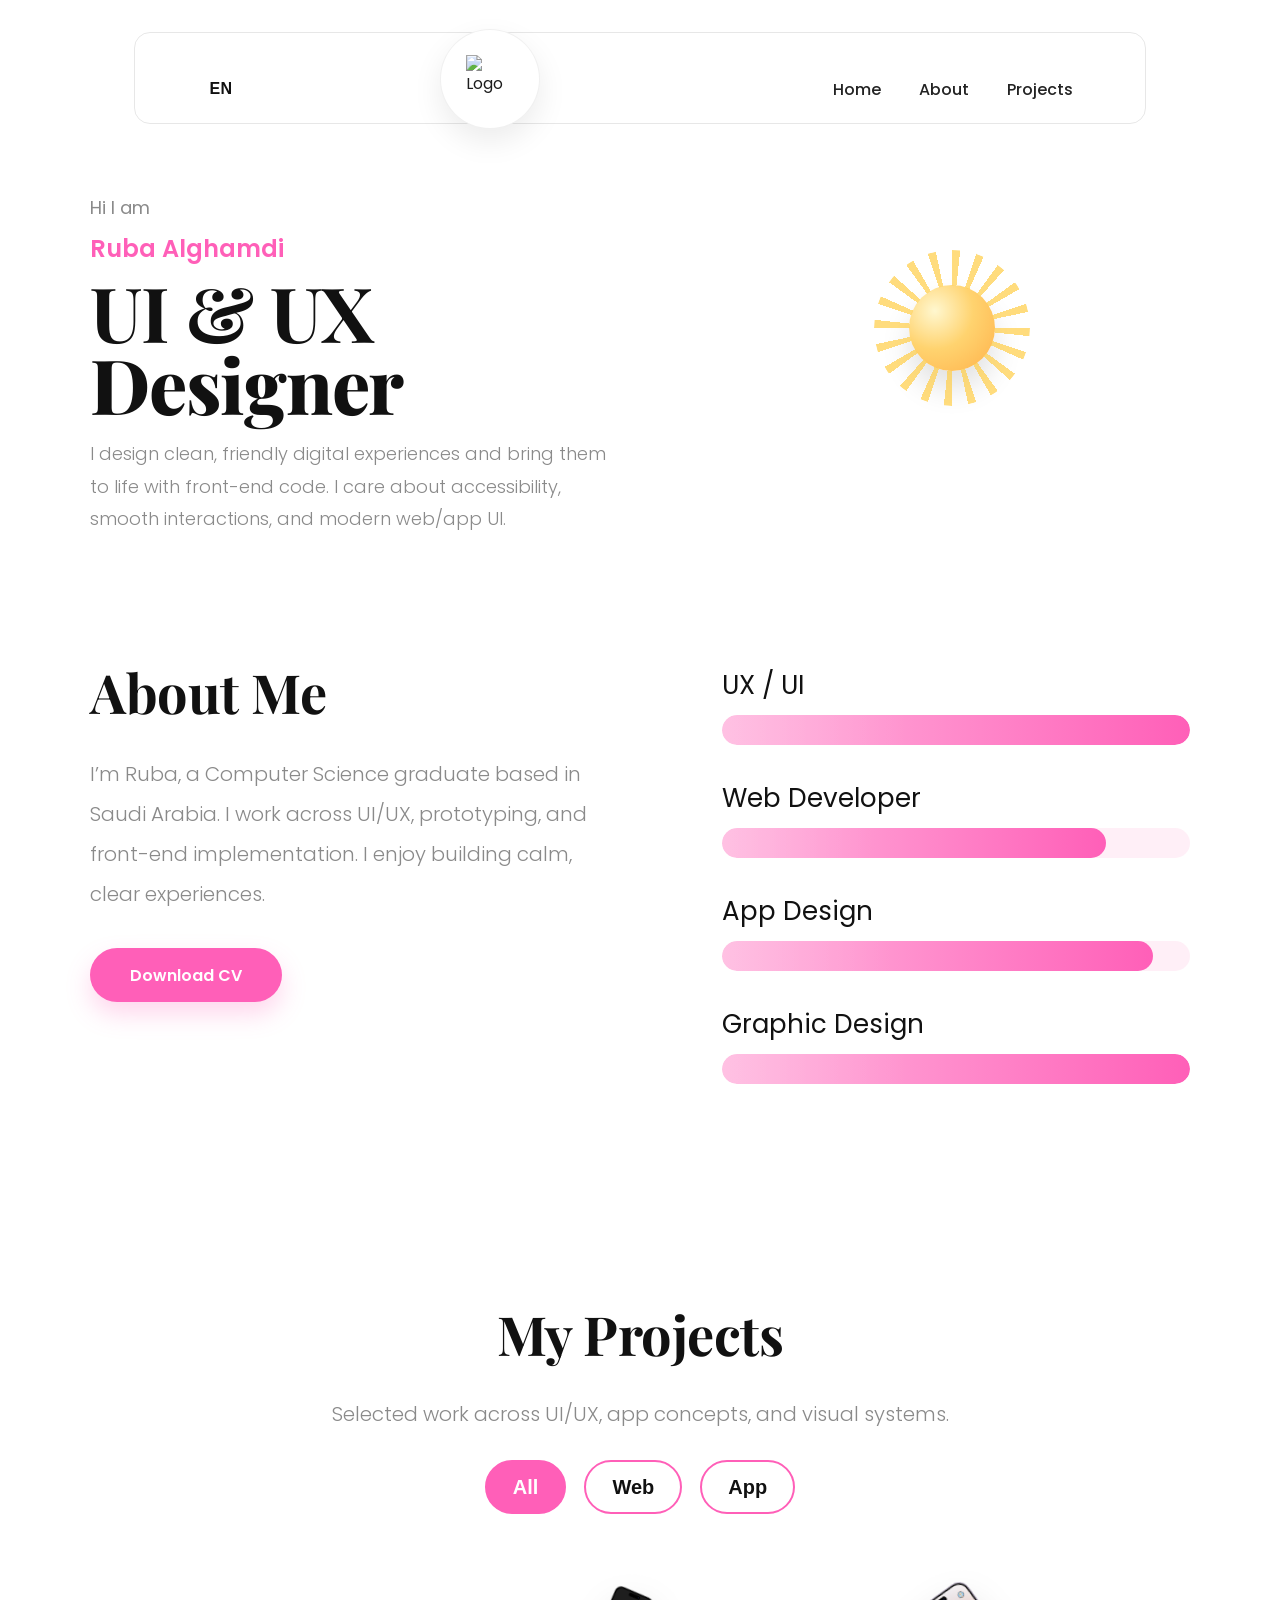
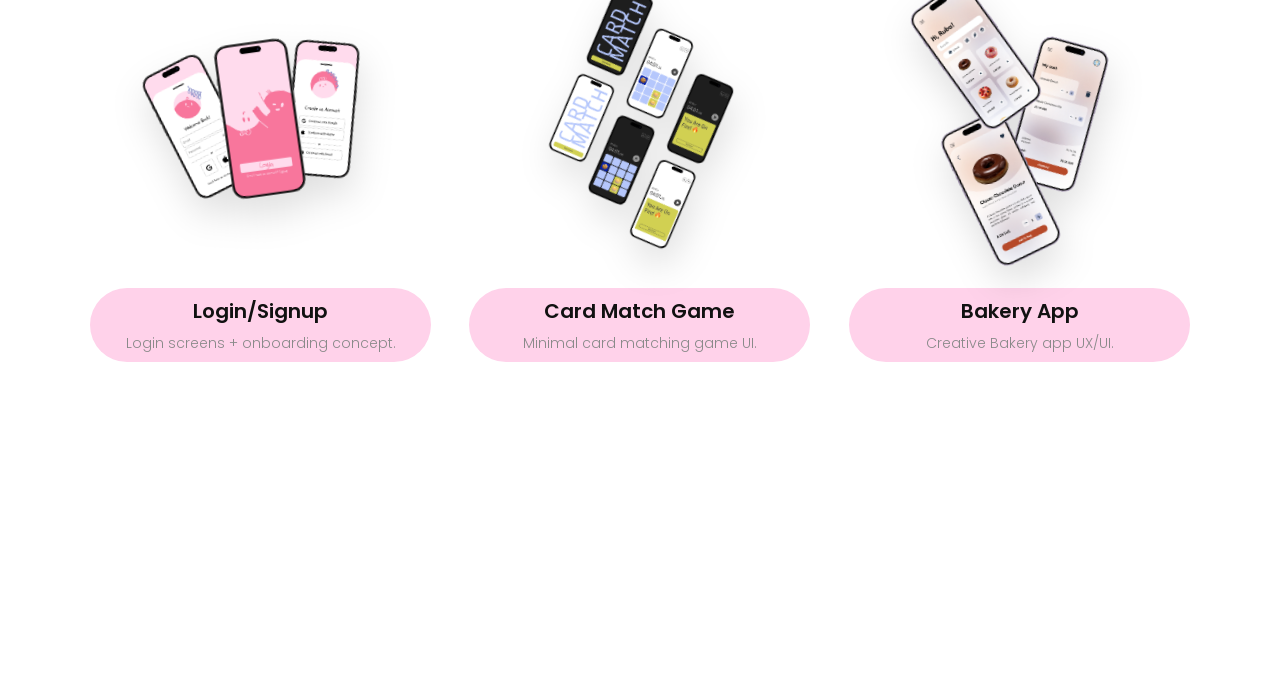
==== commit d9e370bc: "update responsivity also add addon" ====
--- a/index.html
+++ b/index.html
@@ -3,7 +3,7 @@
 <head>
   <meta charset="UTF-8" />
   <meta name="viewport" content="width=device-width, initial-scale=1.0" />
-  <title>Ruba — UI & UX Designer</title>
+  <title>Ruba's Portfolio</title>
 
   <!-- Fonts -->
   <link rel="preconnect" href="https://fonts.googleapis.com">
@@ -17,6 +17,10 @@
   <link rel="stylesheet" href="css/04-projects.css" />
   <link rel="stylesheet" href="css/06-footer.css" />
   <link rel="stylesheet" href="css/07-responsive.css" />
+
+  <link rel="icon" href="assets/favicon.png" type="image/png" sizes="32x32">
+<link rel="icon" href="assets/favicon.png" type="image/png" sizes="16x16">
+<link rel="apple-touch-icon" href="assets/favicon.png" sizes="180x180">
 </head>
 
 <body>
@@ -28,7 +32,14 @@
         <button class="langBtn" type="button">EN</button>
 
         <div class="logoBubble" aria-label="Logo">
-          <img class="siteLogoImg" src="assets/logo.png" alt="Logo" />
+          <img
+  class="footerLogoImg"
+  src="assets/logo.png"
+  alt="Logo"
+  width="48"
+  height="48"
+  decoding="async"
+/>
         </div>
 
         <div class="navLinks" role="navigation">
@@ -93,7 +104,7 @@
           <p class="aboutText">
             I’m Ruba, a Computer Science graduate based in Saudi Arabia.
             I work across UI/UX, prototyping, and front-end implementation.
-            I enjoy building calm, clear experiences — especially accessibility-focused products.
+            I enjoy building calm, clear experiences.
           </p>
 
           <a class="cta cvBtn" href="assets/RubaAlghamdiCV.pdf" download>Download CV</a>
@@ -129,7 +140,7 @@
       <div class="projectsHead reveal">
         <h2 class="sectionTitle center">My Projects</h2>
         <p class="projectsSub">
-          Selected work across UI/UX, web pages, app concepts, and visual systems.
+          Selected work across UI/UX, app concepts, and visual systems.
         </p>
 
         <div class="filters" role="tablist" aria-label="Project Filters">
@@ -184,7 +195,14 @@
         <p class="footerLeft">Ruba Alghamdi</p>
 
         <div class="footerLogo" aria-label="Logo">
-          <img class="footerLogoImg" src="assets/logo.png" alt="Logo" />
+          <img
+  class="footerLogoImg"
+  src="assets/logo.png"
+  alt="Logo"
+  width="48"
+  height="48"
+  decoding="async"
+/>
         </div>
 
         <div class="footerIcons">
--- a/css/07-responsive.css
+++ b/css/07-responsive.css
@@ -43,4 +43,108 @@
     width: 48px;
     height: 48px;
   }
+}
+/* =========================
+   MOBILE NAV COMPACT
+========================= */
+@media (max-width: 520px){
+
+  .navWrap{
+    top: 10px;          /* less sticky offset */
+    padding: 4px 0;
+    border-radius: 14px;
+  }
+
+  .navPill{
+    height: 56px;       /* smaller */
+    padding: 0 14px;
+    grid-template-columns: 70px 1fr; /* EN + center */
+  }
+
+  .langBtn{
+    font-size: 14px;
+    padding: 8px 10px;
+  }
+
+  .logoBubble{
+    width: 62px;
+    height: 62px;
+    transform: translateY(-6px); /* smaller lift */
+    box-shadow: 0 10px 22px rgba(0,0,0,.08);
+  }
+
+  .siteLogoImg{
+    width: 42px;
+    height: 42px;
+  }
+
+  /* =========================
+     MOBILE FOOTER COMPACT
+  ========================= */
+  .siteFooter{
+    margin-top: 18px;
+    padding: 4px 0;
+    border-radius: 14px;
+  }
+
+  .footerInner{
+    padding: 12px 14px;
+    gap: 10px;
+  }
+
+  .footerLogoImg{
+    width: 40px;
+    height: 40px;
+  }
+
+  .footerIcons{
+    gap: 10px;
+  }
+
+  .footerIcons .iconBtn{
+    width: 44px;
+    height: 44px;
+  }
+
+  .footerIcons .iconBtn svg{
+    width: 20px;
+    height: 20px;
+  }
+
+  .thinFooterLine{
+    margin-top: 12px;
+  }
+}
+/* =========================
+   PROJECTS: FORCE 2 COLUMNS ON PHONE
+========================= */
+@media (max-width: 650px){
+  .projectsGrid{
+    grid-template-columns: repeat(2, minmax(0, 1fr));
+    gap: 18px;
+  }
+
+  .cardTop{
+    min-height: 180px;
+  }
+
+  .projectImg{
+    width: 92%;
+    transform: rotate(-4deg);
+  }
+
+  .cardBar{
+    height: 64px;
+    padding: 0 12px;
+  }
+
+  .cardTitle{ font-size: 16px; }
+  .cardDesc{ font-size: 12px; }
+}
+
+/* Optional: on very small phones switch to 1 column */
+@media (max-width: 380px){
+  .projectsGrid{
+    grid-template-columns: 1fr;
+  }
 }
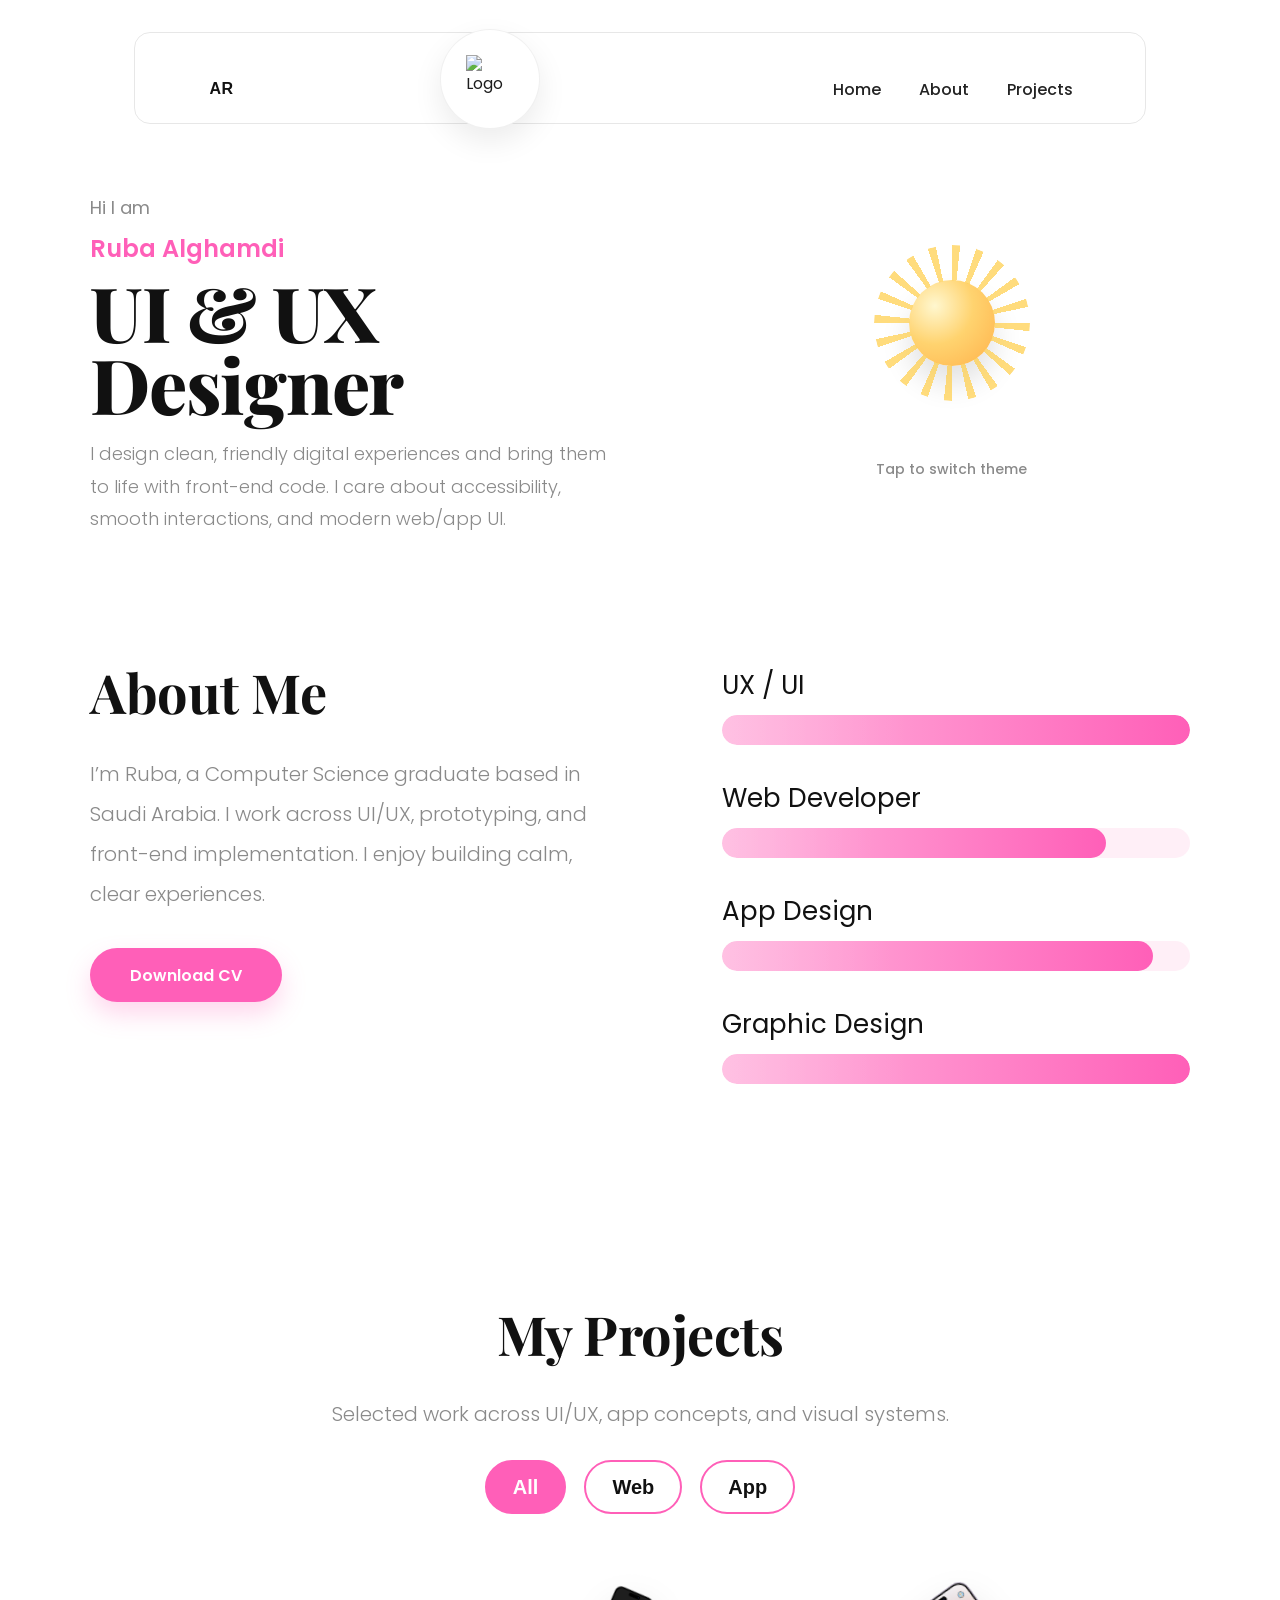
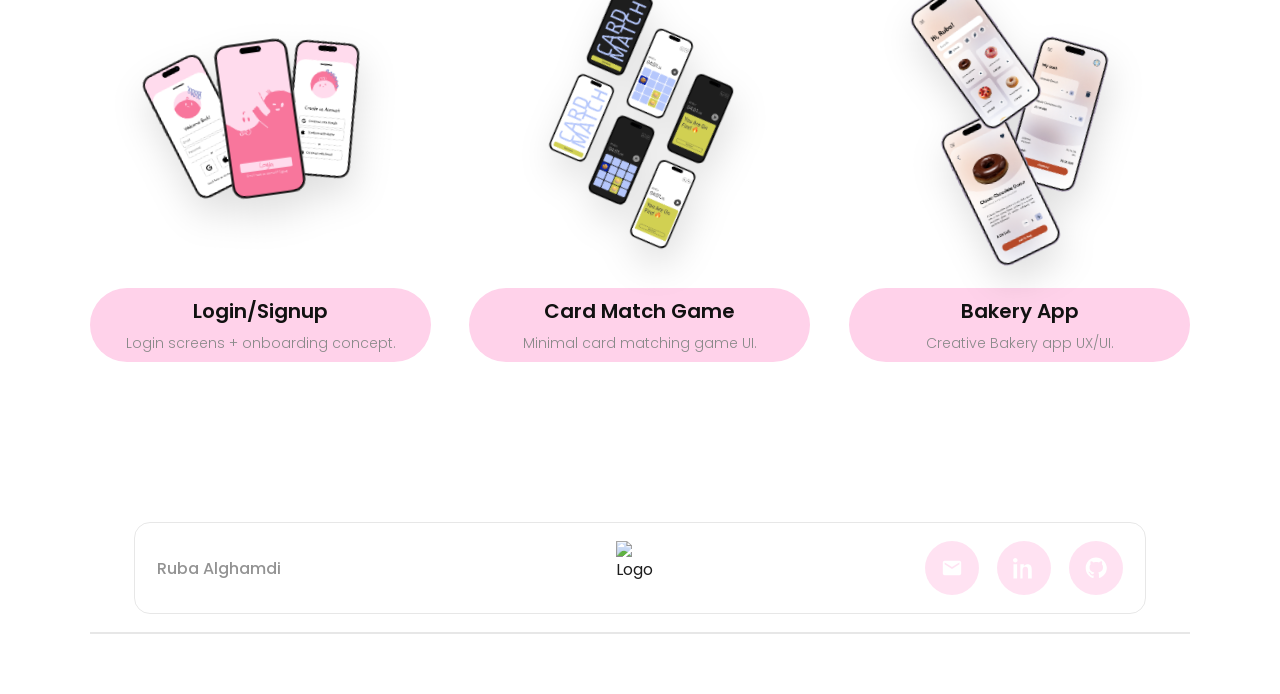
==== commit 6b4ee4d7: "translation" ====
--- a/index.html
+++ b/index.html
@@ -3,11 +3,12 @@
 <head>
   <meta charset="UTF-8" />
   <meta name="viewport" content="width=device-width, initial-scale=1.0" />
-  <title>Ruba's Portfolio</title>
+  <title data-i18n="meta.title">Ruba's Portfolio</title>
 
   <!-- Fonts -->
   <link rel="preconnect" href="https://fonts.googleapis.com">
   <link rel="preconnect" href="https://fonts.gstatic.com" crossorigin>
+  <link href="https://fonts.googleapis.com/css2?family=Cairo:wght@600;700;800&display=swap" rel="stylesheet">
   <link href="https://fonts.googleapis.com/css2?family=Playfair+Display:wght@600;700;800&family=Poppins:wght@300;400;500;600&display=swap" rel="stylesheet">
 
   <link rel="stylesheet" href="css/00-root.css" />
@@ -19,8 +20,8 @@
   <link rel="stylesheet" href="css/07-responsive.css" />
 
   <link rel="icon" href="assets/favicon.png" type="image/png" sizes="32x32">
-<link rel="icon" href="assets/favicon.png" type="image/png" sizes="16x16">
-<link rel="apple-touch-icon" href="assets/favicon.png" sizes="180x180">
+  <link rel="icon" href="assets/favicon.png" type="image/png" sizes="16x16">
+  <link rel="apple-touch-icon" href="assets/favicon.png" sizes="180x180">
 </head>
 
 <body>
@@ -29,23 +30,23 @@
     <!-- NAV -->
     <header class="navWrap reveal" data-delay="1">
       <nav class="navPill" aria-label="Primary">
-        <button class="langBtn" type="button">EN</button>
+        <button class="langBtn" id="langToggle" type="button">AR</button>
 
         <div class="logoBubble" aria-label="Logo">
           <img
-  class="footerLogoImg"
-  src="assets/logo.png"
-  alt="Logo"
-  width="48"
-  height="48"
-  decoding="async"
-/>
+            class="footerLogoImg"
+            src="assets/logo.png"
+            alt="Logo"
+            width="48"
+            height="48"
+            decoding="async"
+          />
         </div>
 
         <div class="navLinks" role="navigation">
-          <a class="navLink" href="#home">Home</a>
-          <a class="navLink" href="#about">About</a>
-          <a class="navLink" href="#projects">Projects</a>
+          <a class="navLink" href="#home" data-i18n="nav.home">Home</a>
+          <a class="navLink" href="#about" data-i18n="nav.about">About</a>
+          <a class="navLink" href="#projects" data-i18n="nav.projects">Projects</a>
         </div>
       </nav>
     </header>
@@ -53,20 +54,19 @@
     <!-- HERO -->
     <main class="hero" id="home">
       <section class="heroText reveal" data-delay="1">
-        <p class="smallHi">Hi I am</p>
-        <p class="name">Ruba Alghamdi</p>
+        <p class="smallHi" data-i18n="hero.hi">Hi I am</p>
+
+        <!-- Optional: translate name if you want -->
+        <p class="name" data-i18n="hero.name">Ruba Alghamdi</p>
 
         <h1 class="title">
-          UI &amp; UX<br />
-          <span>Designer</span>
+          <span data-i18n="hero.titleTop">UI &amp; UX</span><br />
+          <span data-i18n="hero.titleBottom">Designer</span>
         </h1>
 
-        <p class="desc">
-          I design clean, friendly digital experiences and bring them to life with front-end code.
-          I care about accessibility, smooth interactions, and modern web/app UI.
+        <p class="desc" data-i18n="hero.desc">
+          I design clean, friendly digital experiences and bring them to life with front-end code. I care about accessibility, smooth interactions, and modern web/app UI.
         </p>
-
-        <!--<a class="cta" href="#projects">Hire Me</a>-->
       </section>
 
       <section class="heroArt reveal" data-delay="2">
@@ -88,7 +88,7 @@
               <div class="crescent" aria-hidden="true"></div>
             </div>
 
-            <p class="toggleHint"></p>
+            <p class="toggleHint" data-i18n="hero.toggleHint">Click</p>
           </div>
         </div>
       </section>
@@ -99,35 +99,37 @@
       <div class="aboutGrid">
 
         <div class="aboutLeft reveal" data-delay="1">
-          <h2 class="sectionTitle">About Me</h2>
-
-          <p class="aboutText">
+          <h2 class="sectionTitle" data-i18n="about.title">About Me</h2>
+
+          <p class="aboutText" data-i18n="about.text">
             I’m Ruba, a Computer Science graduate based in Saudi Arabia.
             I work across UI/UX, prototyping, and front-end implementation.
             I enjoy building calm, clear experiences.
           </p>
 
-          <a class="cta cvBtn" href="assets/RubaAlghamdiCV.pdf" download>Download CV</a>
+          <a class="cta cvBtn" href="assets/RubaAlghamdiCV.pdf" download data-i18n="about.cv">
+            Download CV
+          </a>
         </div>
 
         <div class="aboutRight">
           <div class="skill reveal" data-delay="1">
-            <p class="skillLabel">UX / UI</p>
+            <p class="skillLabel" data-i18n="skills.uiux">UX / UI</p>
             <div class="bar"><span class="fill" data-level="100"></span></div>
           </div>
 
           <div class="skill reveal" data-delay="2">
-            <p class="skillLabel">Web Developer</p>
+            <p class="skillLabel" data-i18n="skills.web">Web Developer</p>
             <div class="bar"><span class="fill" data-level="82"></span></div>
           </div>
 
           <div class="skill reveal" data-delay="3">
-            <p class="skillLabel">App Design</p>
+            <p class="skillLabel" data-i18n="skills.app">App Design</p>
             <div class="bar"><span class="fill" data-level="92"></span></div>
           </div>
 
           <div class="skill reveal" data-delay="4">
-            <p class="skillLabel">Graphic Design</p>
+            <p class="skillLabel" data-i18n="skills.graphic">Graphic Design</p>
             <div class="bar"><span class="fill" data-level="100"></span></div>
           </div>
         </div>
@@ -138,15 +140,16 @@
     <!-- PROJECTS -->
     <section class="projects" id="projects">
       <div class="projectsHead reveal">
-        <h2 class="sectionTitle center">My Projects</h2>
-        <p class="projectsSub">
+        <h2 class="sectionTitle center" data-i18n="projects.title">My Projects</h2>
+
+        <p class="projectsSub" data-i18n="projects.sub">
           Selected work across UI/UX, app concepts, and visual systems.
         </p>
 
         <div class="filters" role="tablist" aria-label="Project Filters">
-          <button class="pill isActive" data-filter="all" type="button">All</button>
-          <button class="pill" data-filter="web" type="button">Web</button>
-          <button class="pill" data-filter="app" type="button">App</button>
+          <button class="pill isActive" data-filter="all" type="button" data-i18n="projects.filter.all">All</button>
+          <button class="pill" data-filter="web" type="button" data-i18n="projects.filter.web">Web</button>
+          <button class="pill" data-filter="app" type="button" data-i18n="projects.filter.app">App</button>
         </div>
       </div>
 
@@ -157,8 +160,8 @@
           </div>
           <div class="cardBar">
             <div class="cardInfo">
-              <h3 class="cardTitle">Login/Signup</h3>
-              <p class="cardDesc">Login screens + onboarding concept.</p>
+              <h3 class="cardTitle" data-i18n="projects.cards.p1.title">Login/Signup</h3>
+              <p class="cardDesc" data-i18n="projects.cards.p1.desc">Login screens + onboarding concept.</p>
             </div>
           </div>
         </article>
@@ -169,8 +172,8 @@
           </div>
           <div class="cardBar">
             <div class="cardInfo">
-              <h3 class="cardTitle">Card Match Game</h3>
-              <p class="cardDesc">Minimal card matching game UI.</p>
+              <h3 class="cardTitle" data-i18n="projects.cards.p2.title">Card Match Game</h3>
+              <p class="cardDesc" data-i18n="projects.cards.p2.desc">Minimal card matching game UI.</p>
             </div>
           </div>
         </article>
@@ -181,8 +184,8 @@
           </div>
           <div class="cardBar">
             <div class="cardInfo">
-              <h3 class="cardTitle">Bakery App</h3>
-              <p class="cardDesc">Creative Bakery app UX/UI.</p>
+              <h3 class="cardTitle" data-i18n="projects.cards.p3.title">Bakery App</h3>
+              <p class="cardDesc" data-i18n="projects.cards.p3.desc">Creative Bakery app UX/UI.</p>
             </div>
           </div>
         </article>
@@ -192,22 +195,21 @@
     <!-- FOOTER -->
     <footer class="siteFooter reveal">
       <div class="footerInner">
-        <p class="footerLeft">Ruba Alghamdi</p>
+        <p class="footerLeft" data-i18n="footer.name">Ruba Alghamdi</p>
 
         <div class="footerLogo" aria-label="Logo">
           <img
-  class="footerLogoImg"
-  src="assets/logo.png"
-  alt="Logo"
-  width="48"
-  height="48"
-  decoding="async"
-/>
+            class="footerLogoImg"
+            src="assets/logo.png"
+            alt="Logo"
+            width="48"
+            height="48"
+            decoding="async"
+          />
         </div>
 
         <div class="footerIcons">
           <a class="iconBtn" href="mailto:rub.gmd23@gmail.com" aria-label="Email">
-            <!-- email icon -->
             <svg viewBox="0 0 24 24" width="22" height="22" aria-hidden="true">
               <path fill="currentColor" d="M20 4H4a2 2 0 0 0-2 2v12a2 2 0 0 0 2 2h16a2 2 0 0 0 2-2V6a2 2 0 0 0-2-2zm0 4-8 5L4 8V6l8 5 8-5v2z"/>
             </svg>
--- a/css/00-root.css
+++ b/css/00-root.css
@@ -16,6 +16,44 @@
   --icon-bg: color-mix(in srgb, var(--pink-2) 18%, transparent);
 
   --transition-speed: 420ms;
+}
+html[dir="rtl"] {
+  direction: rtl;
+}
+
+html[dir="rtl"] .navLinks {
+  flex-direction: row-reverse;
+}
+
+html[dir="rtl"] .hero {
+  text-align: right;
+}
+
+html[dir="rtl"] .aboutText {
+  text-align: right;
+}
+
+html[dir="rtl"] .projectsHead {
+  text-align: center; /* keep centered */
+}
+:root {
+  --font-display-en: "Playfair Display", serif;
+  --font-display-ar: "Cairo", sans-serif;
+}
+
+.title {
+  font-family: var(--font-display-en);
+}
+
+.sectionTitle {
+  font-family: var(--font-display-en);
+}
+html[dir="rtl"] .title {
+  font-family: var(--font-display-ar);
+}
+
+html[dir="rtl"] .sectionTitle {
+  font-family: var(--font-display-ar);
 }
 
 body.dark{
@@ -106,4 +144,5 @@
 /* Reduced motion */
 @media (prefers-reduced-motion: reduce){
   .reveal{ transition:none; filter:none; transform:none; opacity:1; }
-}+}
+
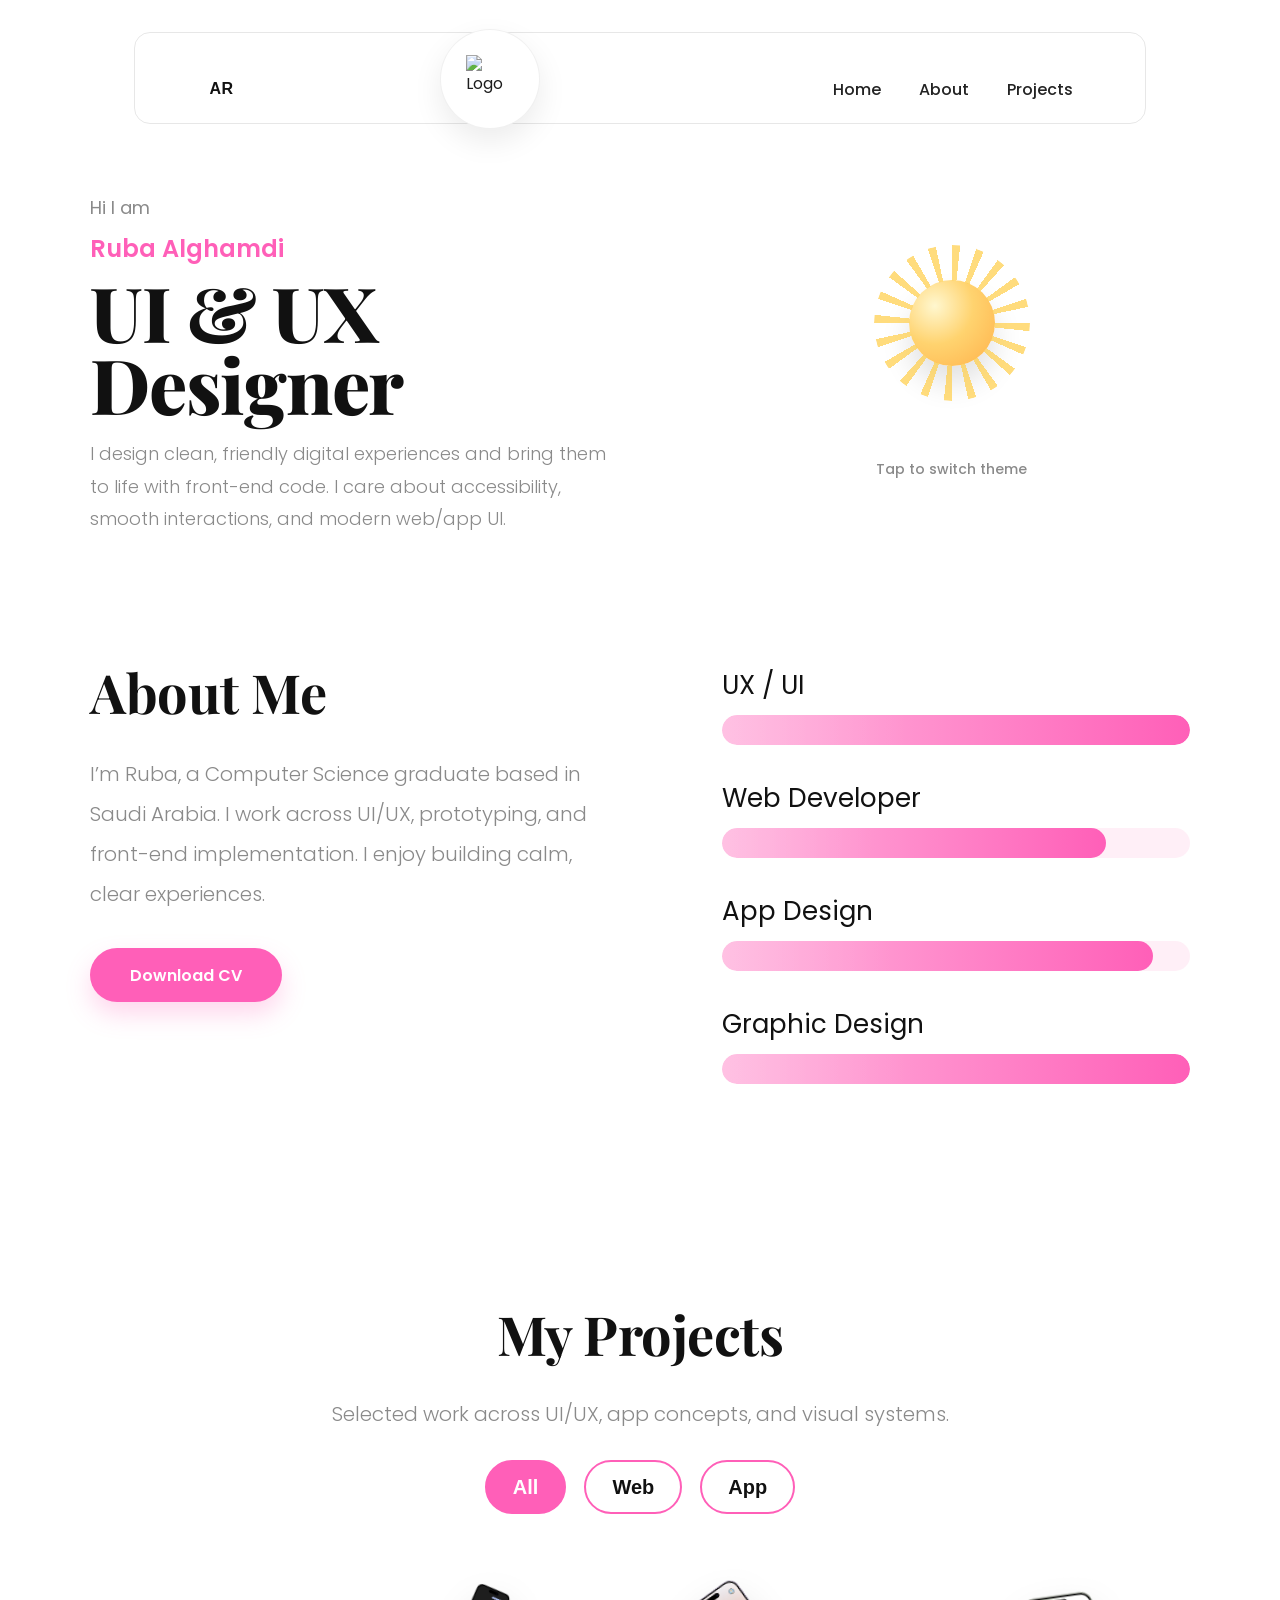
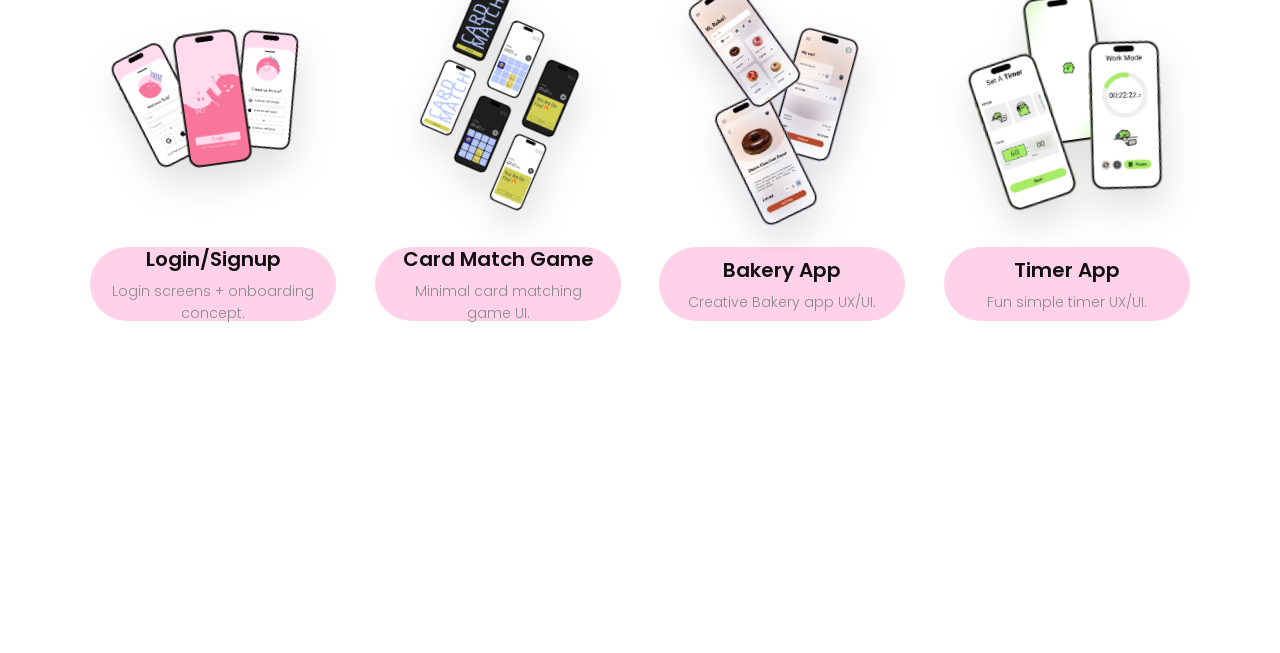
==== commit 6bd6a149: "added a project" ====
--- a/index.html
+++ b/index.html
@@ -184,8 +184,19 @@
           </div>
           <div class="cardBar">
             <div class="cardInfo">
-              <h3 class="cardTitle" data-i18n="projects.cards.p3.title">Bakery App</h3>
+              <h3 class="cardTitle" data-i18n="projects.cards.p3.title">Bakery Shop</h3>
               <p class="cardDesc" data-i18n="projects.cards.p3.desc">Creative Bakery app UX/UI.</p>
+            </div>
+          </div>
+        </article>
+        <article class="projectCard reveal" data-delay="4" data-cat="app">
+          <div class="cardTop">
+            <img class="projectImg" src="assets/p4.png" alt="Portfolio screens" />
+          </div>
+          <div class="cardBar">
+            <div class="cardInfo">
+              <h3 class="cardTitle" data-i18n="projects.cards.p4.title">Frog Timer</h3>
+              <p class="cardDesc" data-i18n="projects.cards.p4.desc">Fun simple timer UX/UI.</p>
             </div>
           </div>
         </article>
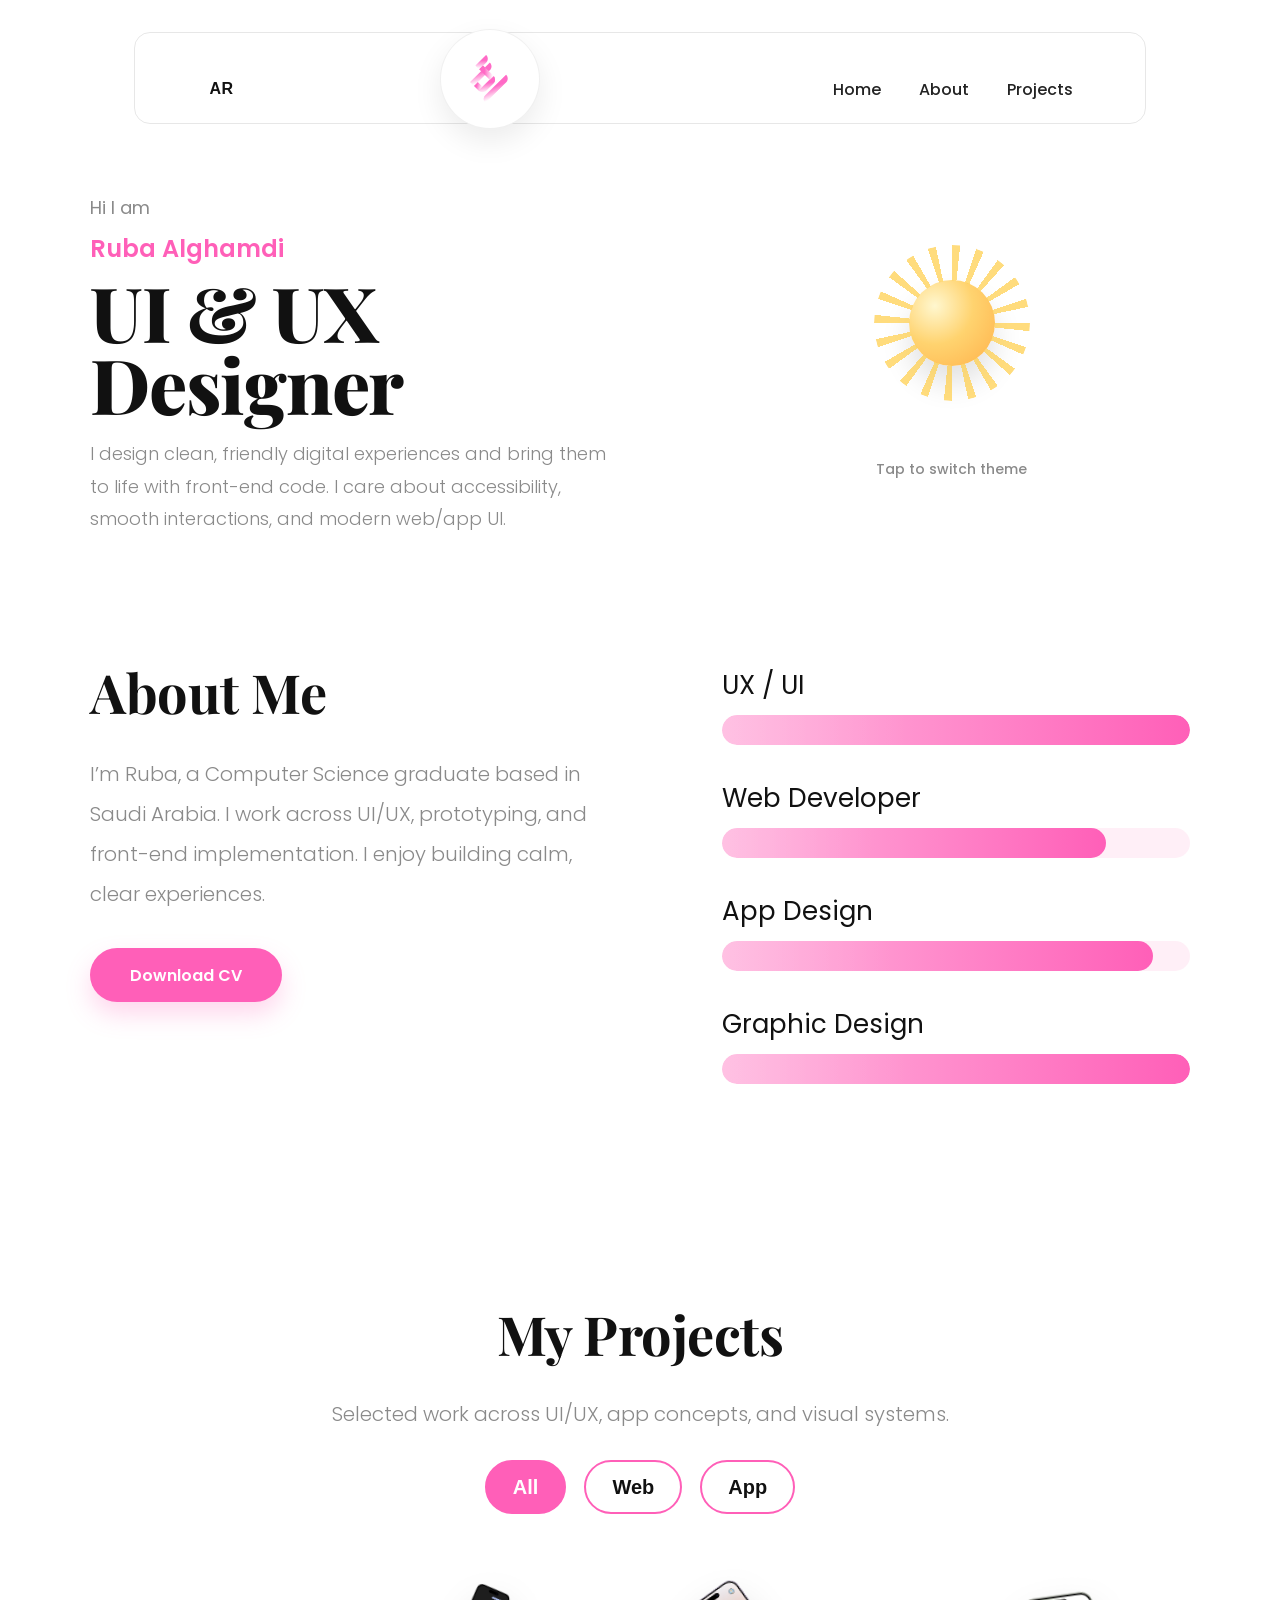
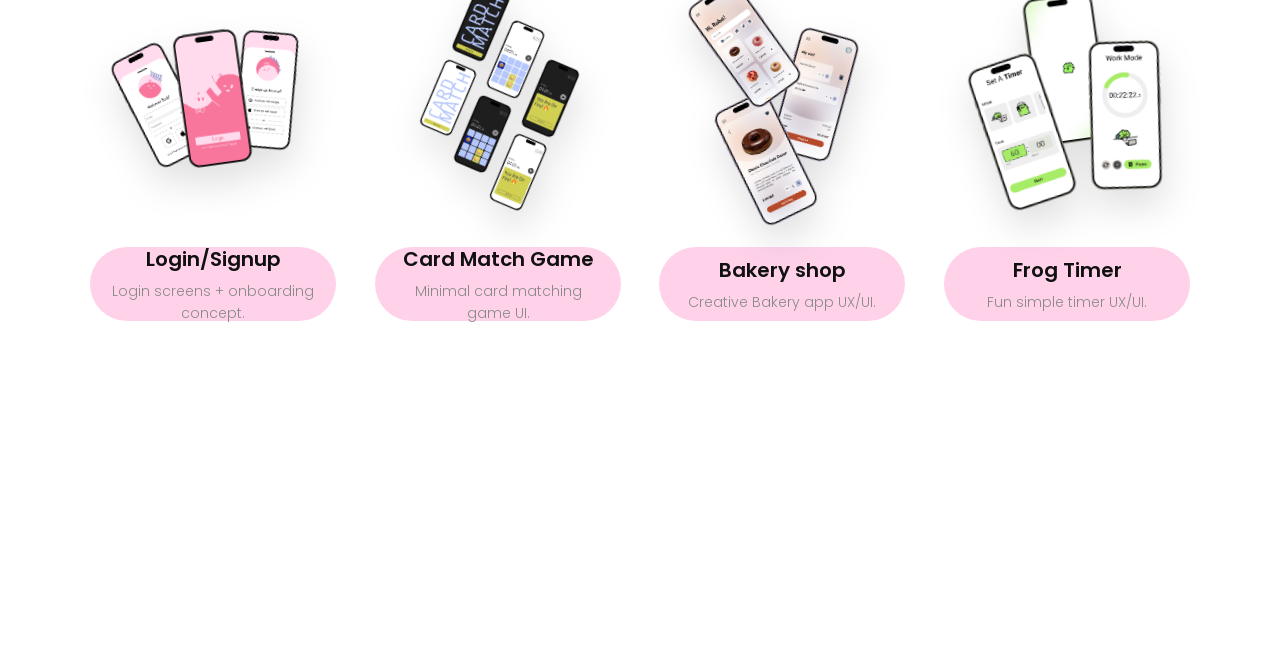
==== commit c14c7e4b: "fixed logo image that was'nt showing" ====
--- a/index.html
+++ b/index.html
@@ -35,7 +35,7 @@
         <div class="logoBubble" aria-label="Logo">
           <img
             class="footerLogoImg"
-            src="assets/logo.png"
+            src="assets/Logo.png"
             alt="Logo"
             width="48"
             height="48"
@@ -211,7 +211,7 @@
         <div class="footerLogo" aria-label="Logo">
           <img
             class="footerLogoImg"
-            src="assets/logo.png"
+            src="assets/Logo.png"
             alt="Logo"
             width="48"
             height="48"
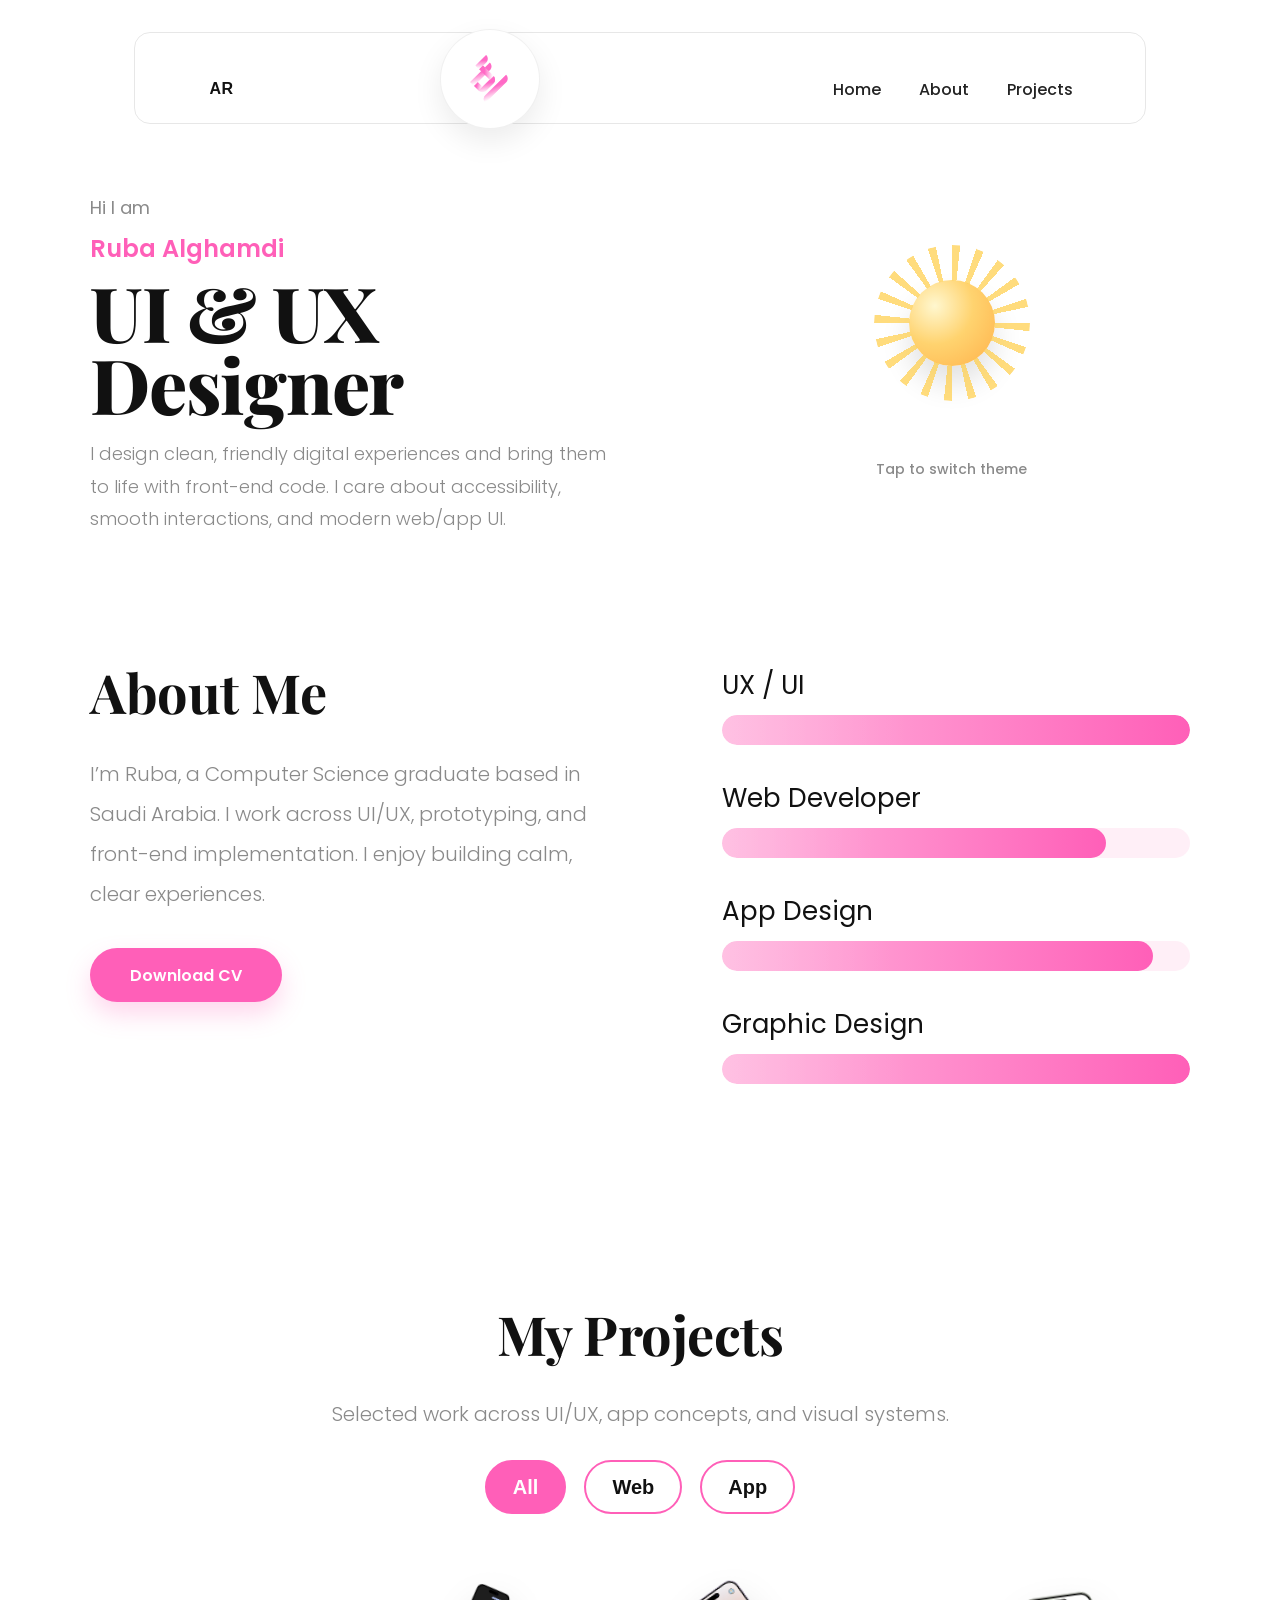
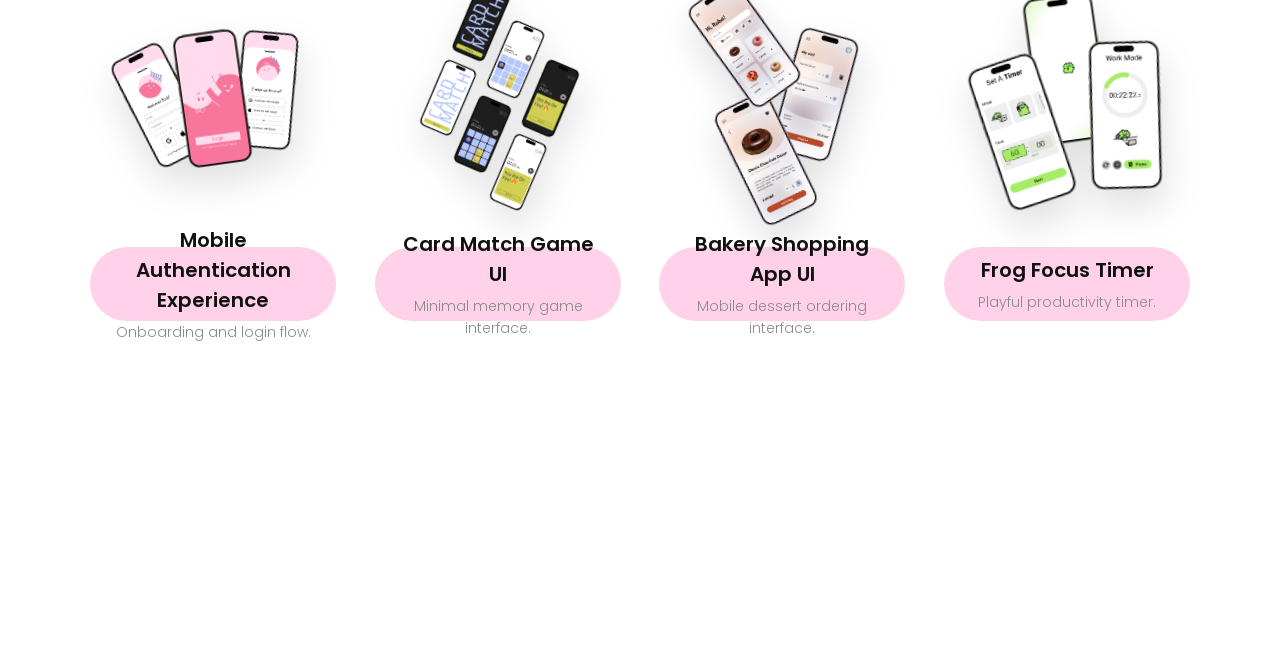
==== commit 5201e1ad: "data structure update" ====
--- a/index.html
+++ b/index.html
@@ -3,7 +3,7 @@
 <head>
   <meta charset="UTF-8" />
   <meta name="viewport" content="width=device-width, initial-scale=1.0" />
-  <title data-i18n="meta.title">Ruba's Portfolio</title>
+  <title data-i18n="meta.title"></title>
 
   <!-- Fonts -->
   <link rel="preconnect" href="https://fonts.googleapis.com">
@@ -44,9 +44,9 @@
         </div>
 
         <div class="navLinks" role="navigation">
-          <a class="navLink" href="#home" data-i18n="nav.home">Home</a>
-          <a class="navLink" href="#about" data-i18n="nav.about">About</a>
-          <a class="navLink" href="#projects" data-i18n="nav.projects">Projects</a>
+          <a class="navLink" href="#home" data-i18n="nav.home"></a>
+          <a class="navLink" href="#about" data-i18n="nav.about"></a>
+          <a class="navLink" href="#projects" data-i18n="nav.projects"></a>
         </div>
       </nav>
     </header>
@@ -54,19 +54,16 @@
     <!-- HERO -->
     <main class="hero" id="home">
       <section class="heroText reveal" data-delay="1">
-        <p class="smallHi" data-i18n="hero.hi">Hi I am</p>
+        <p class="smallHi" data-i18n="hero.hi"></p>
 
-        <!-- Optional: translate name if you want -->
-        <p class="name" data-i18n="hero.name">Ruba Alghamdi</p>
+        <p class="name" data-i18n="hero.name"></p>
 
         <h1 class="title">
-          <span data-i18n="hero.titleTop">UI &amp; UX</span><br />
-          <span data-i18n="hero.titleBottom">Designer</span>
+          <span data-i18n="hero.titleTop"></span><br />
+          <span data-i18n="hero.titleBottom"></span>
         </h1>
 
-        <p class="desc" data-i18n="hero.desc">
-          I design clean, friendly digital experiences and bring them to life with front-end code. I care about accessibility, smooth interactions, and modern web/app UI.
-        </p>
+        <p class="desc" data-i18n="hero.desc"></p>
       </section>
 
       <section class="heroArt reveal" data-delay="2">
@@ -88,7 +85,7 @@
               <div class="crescent" aria-hidden="true"></div>
             </div>
 
-            <p class="toggleHint" data-i18n="hero.toggleHint">Click</p>
+            <p class="toggleHint" data-i18n="hero.toggleHint"></p>
           </div>
         </div>
       </section>
@@ -99,37 +96,31 @@
       <div class="aboutGrid">
 
         <div class="aboutLeft reveal" data-delay="1">
-          <h2 class="sectionTitle" data-i18n="about.title">About Me</h2>
+          <h2 class="sectionTitle" data-i18n="about.title"></h2>
 
-          <p class="aboutText" data-i18n="about.text">
-            I’m Ruba, a Computer Science graduate based in Saudi Arabia.
-            I work across UI/UX, prototyping, and front-end implementation.
-            I enjoy building calm, clear experiences.
-          </p>
+          <p class="aboutText" data-i18n="about.text"></p>
 
-          <a class="cta cvBtn" href="assets/RubaAlghamdiCV.pdf" download data-i18n="about.cv">
-            Download CV
-          </a>
+          <a class="cta cvBtn" href="assets/RubaAlghamdiCV.pdf" download data-i18n="about.cv"></a>
         </div>
 
         <div class="aboutRight">
           <div class="skill reveal" data-delay="1">
-            <p class="skillLabel" data-i18n="skills.uiux">UX / UI</p>
+            <p class="skillLabel" data-i18n="skills.uiux"></p>
             <div class="bar"><span class="fill" data-level="100"></span></div>
           </div>
 
           <div class="skill reveal" data-delay="2">
-            <p class="skillLabel" data-i18n="skills.web">Web Developer</p>
+            <p class="skillLabel" data-i18n="skills.web"></p>
             <div class="bar"><span class="fill" data-level="82"></span></div>
           </div>
 
           <div class="skill reveal" data-delay="3">
-            <p class="skillLabel" data-i18n="skills.app">App Design</p>
+            <p class="skillLabel" data-i18n="skills.app"></p>
             <div class="bar"><span class="fill" data-level="92"></span></div>
           </div>
 
           <div class="skill reveal" data-delay="4">
-            <p class="skillLabel" data-i18n="skills.graphic">Graphic Design</p>
+            <p class="skillLabel" data-i18n="skills.graphic"></p>
             <div class="bar"><span class="fill" data-level="100"></span></div>
           </div>
         </div>
@@ -140,73 +131,24 @@
     <!-- PROJECTS -->
     <section class="projects" id="projects">
       <div class="projectsHead reveal">
-        <h2 class="sectionTitle center" data-i18n="projects.title">My Projects</h2>
-
-        <p class="projectsSub" data-i18n="projects.sub">
-          Selected work across UI/UX, app concepts, and visual systems.
-        </p>
+        <h2 class="sectionTitle center" data-i18n="projects.title"></h2>
+        <p class="projectsSub" data-i18n="projects.sub"></p>
 
         <div class="filters" role="tablist" aria-label="Project Filters">
-          <button class="pill isActive" data-filter="all" type="button" data-i18n="projects.filter.all">All</button>
-          <button class="pill" data-filter="web" type="button" data-i18n="projects.filter.web">Web</button>
-          <button class="pill" data-filter="app" type="button" data-i18n="projects.filter.app">App</button>
+          <button class="pill isActive" data-filter="all" type="button" data-i18n="projects.filter.all"></button>
+          <button class="pill" data-filter="web" type="button" data-i18n="projects.filter.web"></button>
+          <button class="pill" data-filter="app" type="button" data-i18n="projects.filter.app"></button>
         </div>
       </div>
 
-      <div class="projectsGrid">
-        <article class="projectCard reveal" data-delay="1" data-cat="app">
-          <div class="cardTop">
-            <img class="projectImg" src="assets/p1.png" alt="Sarf Wallet screens" />
-          </div>
-          <div class="cardBar">
-            <div class="cardInfo">
-              <h3 class="cardTitle" data-i18n="projects.cards.p1.title">Login/Signup</h3>
-              <p class="cardDesc" data-i18n="projects.cards.p1.desc">Login screens + onboarding concept.</p>
-            </div>
-          </div>
-        </article>
-
-        <article class="projectCard reveal" data-delay="2" data-cat="app">
-          <div class="cardTop">
-            <img class="projectImg" src="assets/p2.png" alt="Book App screens" />
-          </div>
-          <div class="cardBar">
-            <div class="cardInfo">
-              <h3 class="cardTitle" data-i18n="projects.cards.p2.title">Card Match Game</h3>
-              <p class="cardDesc" data-i18n="projects.cards.p2.desc">Minimal card matching game UI.</p>
-            </div>
-          </div>
-        </article>
-
-        <article class="projectCard reveal" data-delay="3" data-cat="app">
-          <div class="cardTop">
-            <img class="projectImg" src="assets/p3.png" alt="Portfolio screens" />
-          </div>
-          <div class="cardBar">
-            <div class="cardInfo">
-              <h3 class="cardTitle" data-i18n="projects.cards.p3.title">Bakery Shop</h3>
-              <p class="cardDesc" data-i18n="projects.cards.p3.desc">Creative Bakery app UX/UI.</p>
-            </div>
-          </div>
-        </article>
-        <article class="projectCard reveal" data-delay="4" data-cat="app">
-          <div class="cardTop">
-            <img class="projectImg" src="assets/p4.png" alt="Portfolio screens" />
-          </div>
-          <div class="cardBar">
-            <div class="cardInfo">
-              <h3 class="cardTitle" data-i18n="projects.cards.p4.title">Frog Timer</h3>
-              <p class="cardDesc" data-i18n="projects.cards.p4.desc">Fun simple timer UX/UI.</p>
-            </div>
-          </div>
-        </article>
-      </div>
+      <!-- Auto-generated cards land here -->
+      <div class="projectsGrid" id="projectsGrid"></div>
     </section>
 
     <!-- FOOTER -->
     <footer class="siteFooter reveal">
       <div class="footerInner">
-        <p class="footerLeft" data-i18n="footer.name">Ruba Alghamdi</p>
+        <p class="footerLeft" data-i18n="footer.name"></p>
 
         <div class="footerLogo" aria-label="Logo">
           <img
@@ -243,6 +185,9 @@
 
     <div class="thinFooterLine reveal" data-delay="2"></div>
 
+    <!-- Data first, then app logic -->
+    <script src="i18n-data.js"></script>
+    <script src="projects-data.js"></script>
     <script src="script.js"></script>
   </div>
 </body>
